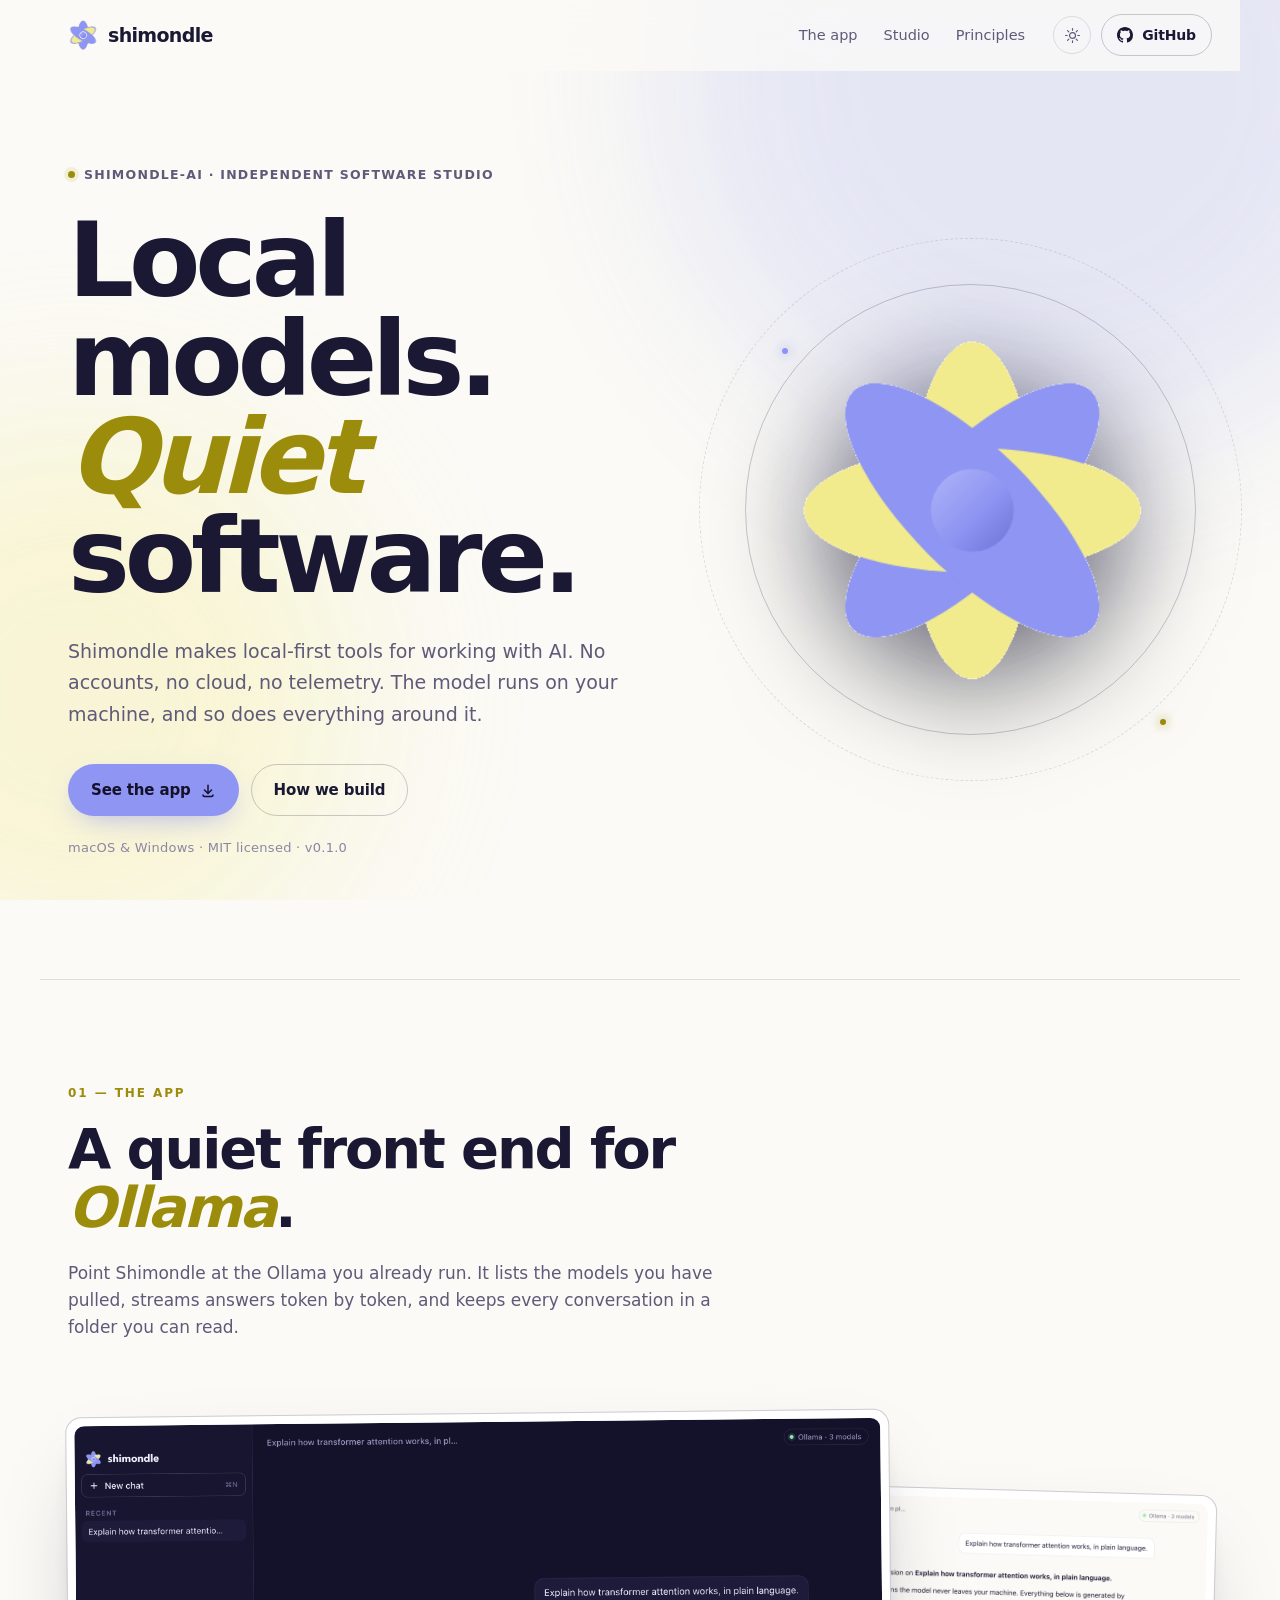
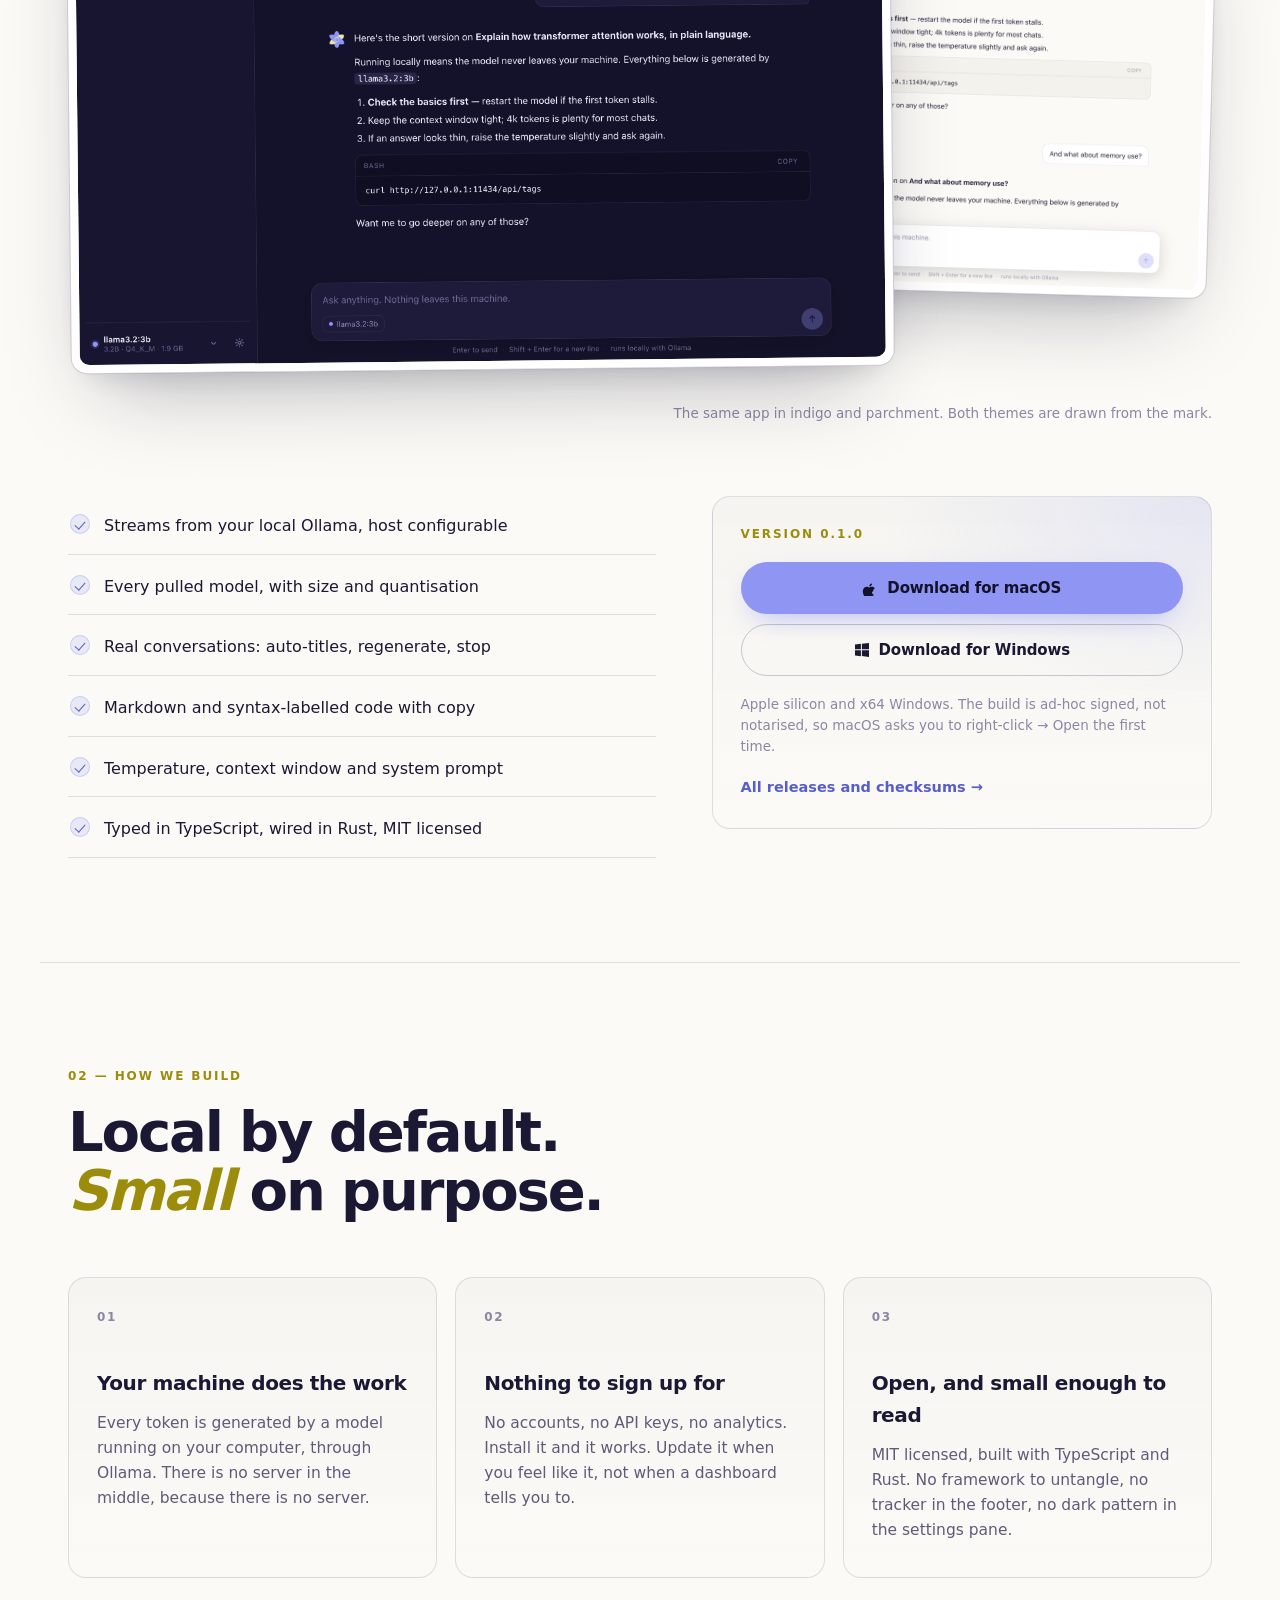
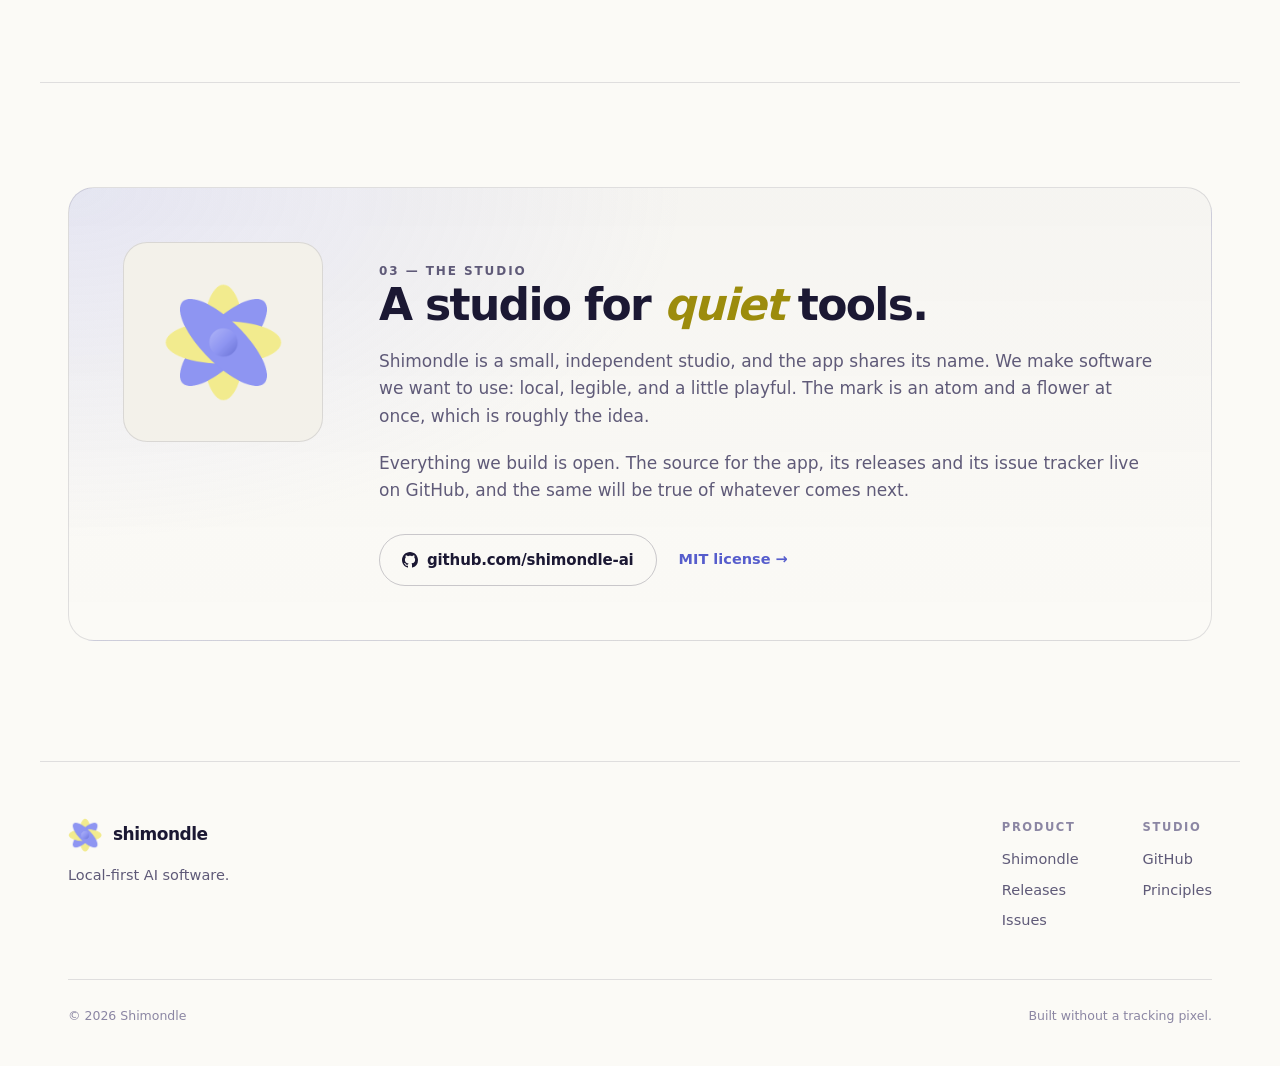
==== index.html @ 15824db4 "Build the Shimondle org site Dark indigo and parchment themes, the bloom mark, the app screenshots a" ====
<!doctype html>
<html lang="en" data-theme="dark">
<head>
<meta charset="utf-8">
<meta name="viewport" content="width=device-width, initial-scale=1">
<title>Shimondle — local-first AI software</title>
<meta name="description" content="Shimondle is an independent studio building local-first AI software. Its first app is a quiet desktop front end for Ollama: no accounts, no cloud, no telemetry.">
<meta name="theme-color" content="#14122a">
<link rel="icon" href="assets/favicon-32.png" sizes="32x32" type="image/png">
<link rel="icon" href="assets/favicon-64.png" sizes="64x64" type="image/png">
<link rel="apple-touch-icon" href="assets/apple-touch-icon.png">
<meta property="og:type" content="website">
<meta property="og:site_name" content="Shimondle">
<meta property="og:title" content="Shimondle — local-first AI software">
<meta property="og:description" content="A small studio for local-first AI tools. No accounts, no cloud, no telemetry.">
<meta property="og:image" content="https://shimondle-ai.github.io/assets/og.png">
<meta property="og:url" content="https://shimondle-ai.github.io/">
<meta name="twitter:card" content="summary_large_image">
<link rel="stylesheet" href="styles.css">
<script type="application/ld+json">
{
  "@context": "https://schema.org",
  "@type": "Organization",
  "name": "Shimondle",
  "url": "https://shimondle-ai.github.io/",
  "logo": "https://shimondle-ai.github.io/assets/icon-512.png",
  "description": "An independent studio building local-first AI software.",
  "sameAs": ["https://github.com/shimondle-ai"]
}
</script>
</head>
<body>

<a class="skip" href="#main">Skip to content</a>

<div class="atmosphere" aria-hidden="true">
  <div class="glow glow-a"></div>
  <div class="glow glow-b"></div>
  <div class="grain"></div>
</div>

<header class="nav">
  <a class="brand" href="#top" aria-label="Shimondle home">
    <img class="brand-mark" src="assets/mark-dark.png" alt="" width="30" height="30">
    <span class="brand-word">shimondle</span>
  </a>

  <nav class="nav-links" aria-label="Main">
    <a href="#app">The app</a>
    <a href="#studio">Studio</a>
    <a href="#principles">Principles</a>
  </nav>

  <div class="nav-actions">
    <button class="theme-toggle" id="theme-toggle" type="button" aria-label="Switch to light theme" title="Switch theme">
      <svg class="icon-sun" viewBox="0 0 24 24" aria-hidden="true"><circle cx="12" cy="12" r="4.2"/><path d="M12 2.2v2.4M12 19.4v2.4M2.2 12h2.4M19.4 12h2.4M5.1 5.1l1.7 1.7M17.2 17.2l1.7 1.7M18.9 5.1l-1.7 1.7M6.8 17.2l-1.7 1.7"/></svg>
      <svg class="icon-moon" viewBox="0 0 24 24" aria-hidden="true"><path d="M20.3 14.4A8.6 8.6 0 0 1 9.6 3.7a8.6 8.6 0 1 0 10.7 10.7Z"/></svg>
    </button>
    <a class="btn btn-small btn-ghost" href="https://github.com/shimondle-ai" target="_blank" rel="noopener">
      <svg viewBox="0 0 16 16" aria-hidden="true"><path d="M8 0C3.58 0 0 3.58 0 8c0 3.54 2.29 6.53 5.47 7.59.4.07.55-.17.55-.38 0-.19-.01-.82-.01-1.49-2.01.37-2.53-.49-2.69-.94-.09-.23-.48-.94-.82-1.13-.28-.15-.68-.52-.01-.53.63-.01 1.08.58 1.23.82.72 1.21 1.87.87 2.33.66.07-.52.28-.87.51-1.07-1.78-.2-3.64-.89-3.64-3.95 0-.87.31-1.59.82-2.15-.08-.2-.36-1.02.08-2.12 0 0 .67-.21 2.2.82.64-.18 1.32-.27 2-.27s1.36.09 2 .27c1.53-1.04 2.2-.82 2.2-.82.44 1.1.16 1.92.08 2.12.51.56.82 1.27.82 2.15 0 3.07-1.87 3.75-3.65 3.95.29.25.54.73.54 1.48 0 1.07-.01 1.93-.01 2.2 0 .21.15.46.55.38A8.01 8.01 0 0 0 16 8c0-4.42-3.58-8-8-8Z"/></svg>
      GitHub
    </a>
  </div>
</header>

<main id="main">

  <section class="hero" id="top">
    <div class="hero-copy">
      <p class="eyebrow"><span class="dot" aria-hidden="true"></span> shimondle-ai · independent software studio</p>
      <h1>Local models.<br><em>Quiet</em> software.</h1>
      <p class="lede">
        Shimondle makes local-first tools for working with AI. No accounts, no
        cloud, no telemetry. The model runs on your machine, and so does
        everything around it.
      </p>
      <div class="cta">
        <a class="btn btn-primary" href="#app">
          See the app
          <svg viewBox="0 0 16 16" aria-hidden="true"><path d="M8 2.5a.75.75 0 0 1 .75.75v6.44l2.22-2.22a.75.75 0 1 1 1.06 1.06l-3.5 3.5a.75.75 0 0 1-1.06 0l-3.5-3.5a.75.75 0 1 1 1.06-1.06l2.22 2.22V3.25A.75.75 0 0 1 8 2.5Z"/><path d="M3 12.25a.75.75 0 0 1 .75.75.75.75 0 0 0 .75.75h7a.75.75 0 0 0 .75-.75.75.75 0 0 1 1.5 0A2.25 2.25 0 0 1 11.5 15.25h-7A2.25 2.25 0 0 1 2.25 13a.75.75 0 0 1 .75-.75Z"/></svg>
        </a>
        <a class="btn btn-ghost" href="#principles">How we build</a>
      </div>
      <p class="hero-note">macOS &amp; Windows · MIT licensed · v0.1.0</p>
    </div>

    <div class="hero-mark" aria-hidden="true">
      <div class="orbit orbit-a"></div>
      <div class="orbit orbit-b"></div>
      <div class="mark-glow"></div>
      <img class="bloom mark-on-dark" src="assets/mark-dark.png" alt="" width="360" height="360">
      <img class="bloom mark-on-light" src="assets/mark-light.png" alt="" width="360" height="360">
    </div>
  </section>

  <section class="section app" id="app">
    <div class="section-head">
      <p class="kicker">01 — The app</p>
      <h2>A quiet front end for <em>Ollama</em>.</h2>
      <p class="section-lede">
        Point Shimondle at the Ollama you already run. It lists the models you
        have pulled, streams answers token by token, and keeps every
        conversation in a folder you can read.
      </p>
    </div>

    <div class="shots">
      <figure class="shot shot-front">
        <img src="assets/app-dark.png" alt="Shimondle's dark interface: a conversation with a local model, the model picker, and the conversation list." width="1240" height="830" loading="lazy">
      </figure>
      <figure class="shot shot-back">
        <img src="assets/app-light.png" alt="Shimondle in its parchment light theme." width="1240" height="830" loading="lazy">
      </figure>
    </div>
    <p class="shot-caption">The same app in indigo and parchment. Both themes are drawn from the mark.</p>

    <div class="app-grid">
      <ul class="features">
        <li><span class="tick" aria-hidden="true"></span>Streams from your local Ollama, host configurable</li>
        <li><span class="tick" aria-hidden="true"></span>Every pulled model, with size and quantisation</li>
        <li><span class="tick" aria-hidden="true"></span>Real conversations: auto-titles, regenerate, stop</li>
        <li><span class="tick" aria-hidden="true"></span>Markdown and syntax-labelled code with copy</li>
        <li><span class="tick" aria-hidden="true"></span>Temperature, context window and system prompt</li>
        <li><span class="tick" aria-hidden="true"></span>Typed in TypeScript, wired in Rust, MIT licensed</li>
      </ul>

      <div class="download">
        <p class="kicker">Version 0.1.0</p>
        <div class="dl-buttons">
          <a class="btn btn-primary" href="https://github.com/shimondle-ai/shimondle/releases/latest">
            <svg viewBox="0 0 16 16" aria-hidden="true"><path d="M11.18 11.15c-.02-1.94 1.58-2.87 1.65-2.92-.9-1.32-2.3-1.5-2.79-1.52-1.18-.12-2.3.7-2.9.7-.6 0-1.53-.68-2.52-.66-1.3.02-2.5.76-3.16 1.92-1.35 2.35-.35 5.82.97 7.73.64.93 1.4 1.98 2.04 1.94.82-.03 1.13-.53 2.12-.53.99 0 1.27.53 2.13.51.88-.02 1.44-.8 1.98-1.74.62-.92.88-1.81.9-1.86-.02-.01-1.72-.66-1.74-2.62zM9.3 5.4c.44-.53.74-1.27.66-2-.64.03-1.42.43-1.88.96-.41.47-.77 1.22-.67 1.94.71.06 1.43-.36 1.89-.9z"/></svg>
            Download for macOS
          </a>
          <a class="btn btn-ghost" href="https://github.com/shimondle-ai/shimondle/releases/latest">
            <svg viewBox="0 0 16 16" aria-hidden="true"><path d="M1 2.6 6.9 1.8v5.5H1V2.6Zm6.9-.9L15 1v6.3H7.9V1.7ZM1 8.3h5.9v5.9L1 13.4V8.3Zm6.9 0H15V15l-7.1-1V8.3Z"/></svg>
            Download for Windows
          </a>
        </div>
        <p class="dl-note">
          Apple silicon and x64 Windows. The build is ad-hoc signed, not
          notarised, so macOS asks you to right-click → Open the first time.
        </p>
        <a class="text-link" href="https://github.com/shimondle-ai/shimondle/releases">All releases and checksums <span aria-hidden="true">→</span></a>
      </div>
    </div>
  </section>

  <section class="section principles" id="principles">
    <div class="section-head">
      <p class="kicker">02 — How we build</p>
      <h2>Local by default.<br><em>Small</em> on purpose.</h2>
    </div>
    <div class="cards">
      <article class="card">
        <span class="card-num">01</span>
        <h3>Your machine does the work</h3>
        <p>Every token is generated by a model running on your computer, through Ollama. There is no server in the middle, because there is no server.</p>
      </article>
      <article class="card">
        <span class="card-num">02</span>
        <h3>Nothing to sign up for</h3>
        <p>No accounts, no API keys, no analytics. Install it and it works. Update it when you feel like it, not when a dashboard tells you to.</p>
      </article>
      <article class="card">
        <span class="card-num">03</span>
        <h3>Open, and small enough to read</h3>
        <p>MIT licensed, built with TypeScript and Rust. No framework to untangle, no tracker in the footer, no dark pattern in the settings pane.</p>
      </article>
    </div>
  </section>

  <section class="section studio" id="studio">
    <div class="studio-inner">
      <div class="studio-mark" aria-hidden="true">
        <img class="mark-on-dark" src="assets/mark-dark.png" alt="" width="120" height="120">
        <img class="mark-on-light" src="assets/mark-light.png" alt="" width="120" height="120">
      </div>
      <div class="studio-copy">
        <p class="kicker">03 — The studio</p>
        <h2>A studio for <em>quiet</em> tools.</h2>
        <p>
          Shimondle is a small, independent studio, and the app shares its name.
          We make software we want to use: local, legible, and a little playful.
          The mark is an atom and a flower at once, which is roughly the idea.
        </p>
        <p>
          Everything we build is open. The source for the app, its releases and
          its issue tracker live on GitHub, and the same will be true of whatever
          comes next.
        </p>
        <div class="studio-links">
          <a class="btn btn-ghost" href="https://github.com/shimondle-ai" target="_blank" rel="noopener">
            <svg viewBox="0 0 16 16" aria-hidden="true"><path d="M8 0C3.58 0 0 3.58 0 8c0 3.54 2.29 6.53 5.47 7.59.4.07.55-.17.55-.38 0-.19-.01-.82-.01-1.49-2.01.37-2.53-.49-2.69-.94-.09-.23-.48-.94-.82-1.13-.28-.15-.68-.52-.01-.53.63-.01 1.08.58 1.23.82.72 1.21 1.87.87 2.33.66.07-.52.28-.87.51-1.07-1.78-.2-3.64-.89-3.64-3.95 0-.87.31-1.59.82-2.15-.08-.2-.36-1.02.08-2.12 0 0 .67-.21 2.2.82.64-.18 1.32-.27 2-.27s1.36.09 2 .27c1.53-1.04 2.2-.82 2.2-.82.44 1.1.16 1.92.08 2.12.51.56.82 1.27.82 2.15 0 3.07-1.87 3.75-3.65 3.95.29.25.54.73.54 1.48 0 1.07-.01 1.93-.01 2.2 0 .21.15.46.55.38A8.01 8.01 0 0 0 16 8c0-4.42-3.58-8-8-8Z"/></svg>
            github.com/shimondle-ai
          </a>
          <a class="text-link" href="https://github.com/shimondle-ai/shimondle/blob/main/LICENSE">MIT license <span aria-hidden="true">→</span></a>
        </div>
      </div>
    </div>
  </section>

</main>

<footer class="footer">
  <div class="footer-main">
    <div class="footer-brand">
      <img class="mark-on-dark" src="assets/mark-dark.png" alt="" width="34" height="34">
      <img class="mark-on-light" src="assets/mark-light.png" alt="" width="34" height="34">
      <span>shimondle</span>
    </div>
    <p class="footer-tag">Local-first AI software.</p>
  </div>
  <div class="footer-cols">
    <div>
      <h4>Product</h4>
      <a href="https://github.com/shimondle-ai/shimondle">Shimondle</a>
      <a href="https://github.com/shimondle-ai/shimondle/releases">Releases</a>
      <a href="https://github.com/shimondle-ai/shimondle/issues">Issues</a>
    </div>
    <div>
      <h4>Studio</h4>
      <a href="https://github.com/shimondle-ai">GitHub</a>
      <a href="#principles">Principles</a>
    </div>
  </div>
  <div class="footer-base">
    <span>© <span id="year">2026</span> Shimondle</span>
    <span>Built without a tracking pixel.</span>
  </div>
</footer>

<script src="script.js"></script>
</body>
</html>
---- styles.css ----
/* ------------------------------------------------------------------
   Shimondle — shimondle-ai.github.io
   Palette: periwinkle #8E95F2, butter #F2EB8E, indigo #14122A
   ------------------------------------------------------------------ */

:root {
  --bg: #14122a;
  --bg-2: #171530;
  --panel: #1d1a3a;
  --panel-2: #262150;
  --ink: #f3f1ff;
  --muted: #a9a4ce;
  --faint: #7c77a3;
  --line: rgba(255, 255, 255, 0.09);
  --line-strong: rgba(255, 255, 255, 0.16);
  --accent: #8e95f2;
  --accent-ink: #bcc0fb;
  --accent-soft: rgba(142, 149, 242, 0.14);
  --butter: #f2eb8e;
  --butter-soft: rgba(242, 235, 142, 0.12);
  --nav-bg: rgba(20, 18, 42, 0.72);
  --glow-a: rgba(142, 149, 242, 0.20);
  --glow-b: rgba(242, 235, 142, 0.09);
  --card-bg: linear-gradient(180deg, rgba(255, 255, 255, 0.035), rgba(255, 255, 255, 0));
  --shadow: 0 40px 90px -30px rgba(4, 3, 14, 0.9), 0 14px 34px -18px rgba(4, 3, 14, 0.8);
  --radius: 18px;
  color-scheme: dark;
}

html[data-theme="light"] {
  --bg: #fbfaf6;
  --bg-2: #f3f1ea;
  --panel: #ffffff;
  --panel-2: #f4f2ea;
  --ink: #1b1833;
  --muted: #5f5a78;
  --faint: #8b86a3;
  --line: rgba(27, 24, 51, 0.12);
  --line-strong: rgba(27, 24, 51, 0.22);
  --accent: #8e95f2;
  --accent-ink: #565dcc;
  --accent-soft: rgba(142, 149, 242, 0.16);
  --butter: #9c8c0c;
  --butter-soft: rgba(194, 178, 26, 0.14);
  --nav-bg: rgba(251, 250, 246, 0.78);
  --glow-a: rgba(142, 149, 242, 0.22);
  --glow-b: rgba(242, 235, 142, 0.35);
  --card-bg: linear-gradient(180deg, rgba(27, 24, 51, 0.025), rgba(27, 24, 51, 0));
  --shadow: 0 40px 90px -34px rgba(27, 24, 51, 0.35), 0 14px 34px -20px rgba(27, 24, 51, 0.22);
  color-scheme: light;
}

* { box-sizing: border-box; }

html {
  overflow-x: clip;
  scroll-behavior: smooth;
  scroll-padding-top: 96px;
  -webkit-text-size-adjust: 100%;
}

body {
  margin: 0;
  background: var(--bg);
  color: var(--ink);
  font-family: "Avenir Next", Avenir, -apple-system, BlinkMacSystemFont, "SF Pro Text", "Segoe UI", system-ui, sans-serif;
  font-size: 17px;
  line-height: 1.6;
  -webkit-font-smoothing: antialiased;
  overflow-x: hidden;
}

img { max-width: 100%; display: block; }

a { color: inherit; }

::selection { background: var(--accent); color: #14122a; }

:focus-visible {
  outline: 2px solid var(--accent);
  outline-offset: 3px;
  border-radius: 6px;
}

.skip {
  position: absolute;
  left: 16px;
  top: -60px;
  z-index: 100;
  padding: 10px 16px;
  border-radius: 10px;
  background: var(--panel-2);
  color: var(--ink);
  text-decoration: none;
  transition: top 0.2s ease;
}
.skip:focus { top: 16px; }

/* ---------- atmosphere ---------- */

.atmosphere {
  position: fixed;
  inset: 0;
  z-index: -1;
  pointer-events: none;
  overflow: hidden;
}

.glow {
  position: absolute;
  border-radius: 50%;
  filter: blur(90px);
  opacity: 0.9;
}

.glow-a {
  width: 60vw;
  height: 60vw;
  max-width: 900px;
  max-height: 900px;
  top: -24vw;
  right: -12vw;
  background: var(--glow-a);
}

.glow-b {
  width: 44vw;
  height: 44vw;
  max-width: 640px;
  max-height: 640px;
  top: 46vh;
  left: -16vw;
  background: var(--glow-b);
}

.grain {
  position: absolute;
  inset: 0;
  opacity: 0.16;
  background-image: radial-gradient(rgba(255, 255, 255, 0.22) 0.6px, transparent 0.6px);
  background-size: 22px 22px;
  mask-image: linear-gradient(180deg, rgba(0, 0, 0, 0.7), transparent 70%);
}

html[data-theme="light"] .grain {
  opacity: 0.3;
  background-image: radial-gradient(rgba(27, 24, 51, 0.22) 0.6px, transparent 0.6px);
}

/* ---------- nav ---------- */

.nav {
  position: sticky;
  top: 0;
  z-index: 40;
  display: flex;
  align-items: center;
  gap: 28px;
  max-width: 1200px;
  margin: 0 auto;
  padding: 14px 28px;
  background: var(--nav-bg);
  backdrop-filter: saturate(160%) blur(16px);
  -webkit-backdrop-filter: saturate(160%) blur(16px);
  border-bottom: 1px solid transparent;
  transition: border-color 0.25s ease;
}

body.scrolled .nav { border-bottom-color: var(--line); }

.brand {
  display: inline-flex;
  align-items: center;
  gap: 10px;
  text-decoration: none;
  margin-right: auto;
  -webkit-user-select: none;
  user-select: none;
}

.brand-mark { width: 30px; height: 30px; }

.brand-word {
  font-weight: 700;
  font-size: 19px;
  letter-spacing: -0.035em;
}

.nav-links {
  display: flex;
  align-items: center;
  gap: 26px;
}

.nav-links a {
  font-size: 14.5px;
  color: var(--muted);
  text-decoration: none;
  transition: color 0.18s ease;
}

.nav-links a:hover { color: var(--ink); }

.nav-actions { display: flex; align-items: center; gap: 10px; }

.theme-toggle {
  display: grid;
  place-items: center;
  width: 38px;
  height: 38px;
  padding: 0;
  border: 1px solid var(--line);
  border-radius: 50%;
  background: transparent;
  color: var(--muted);
  cursor: pointer;
  transition: color 0.18s ease, border-color 0.18s ease, background 0.18s ease;
}

.theme-toggle:hover {
  color: var(--ink);
  border-color: var(--line-strong);
  background: var(--accent-soft);
}

.theme-toggle svg {
  width: 17px;
  height: 17px;
  fill: none;
  stroke: currentColor;
  stroke-width: 1.7;
  stroke-linecap: round;
  stroke-linejoin: round;
}

html[data-theme="dark"] .icon-sun { display: none; }
html[data-theme="light"] .icon-moon { display: none; }

/* ---------- buttons ---------- */

.btn {
  display: inline-flex;
  align-items: center;
  justify-content: center;
  gap: 9px;
  padding: 13px 22px;
  border: 1px solid transparent;
  border-radius: 999px;
  font-size: 15px;
  font-weight: 600;
  letter-spacing: -0.01em;
  text-decoration: none;
  cursor: pointer;
  transition: transform 0.18s ease, background 0.18s ease, border-color 0.18s ease, box-shadow 0.18s ease;
}

.btn svg { width: 16px; height: 16px; fill: currentColor; flex: none; }

.btn:hover { transform: translateY(-1px); }
.btn:active { transform: translateY(0); }

.btn-primary {
  background: var(--accent);
  color: #14122a;
  box-shadow: 0 10px 30px -12px rgba(142, 149, 242, 0.8);
}

.btn-primary:hover { background: #9ba1f5; }

.btn-ghost {
  border-color: var(--line-strong);
  color: var(--ink);
  background: transparent;
}

.btn-ghost:hover { background: var(--accent-soft); border-color: var(--accent); }

.btn-small { padding: 9px 15px; font-size: 14px; }

.text-link {
  display: inline-block;
  color: var(--accent-ink);
  font-size: 14.5px;
  font-weight: 600;
  text-decoration: none;
  border-bottom: 1px solid transparent;
  transition: border-color 0.18s ease;
}

.text-link span { display: inline-block; transition: transform 0.18s ease; }
.text-link:hover { border-bottom-color: currentColor; }
.text-link:hover span { transform: translateX(3px); }

/* ---------- hero ---------- */

.hero {
  display: grid;
  grid-template-columns: minmax(0, 1.12fr) minmax(0, 0.88fr);
  align-items: center;
  gap: 48px;
  max-width: 1200px;
  margin: 0 auto;
  padding: 88px 28px 120px;
  min-height: calc(100vh - 67px);
}

.eyebrow {
  display: inline-flex;
  align-items: center;
  gap: 9px;
  margin: 0 0 26px;
  font-size: 12.5px;
  font-weight: 600;
  letter-spacing: 0.1em;
  text-transform: uppercase;
  color: var(--muted);
}

.dot {
  width: 7px;
  height: 7px;
  border-radius: 50%;
  background: var(--butter);
  box-shadow: 0 0 0 4px var(--butter-soft);
}

h1 {
  margin: 0;
  font-size: clamp(54px, 8.4vw, 104px);
  line-height: 0.95;
  letter-spacing: -0.05em;
  font-weight: 700;
}

h1 em, h2 em {
  font-style: italic;
  color: var(--butter);
}

.lede {
  max-width: 34em;
  margin: 30px 0 0;
  font-size: clamp(17px, 1.5vw, 19px);
  line-height: 1.65;
  color: var(--muted);
}

.cta {
  display: flex;
  flex-wrap: wrap;
  gap: 12px;
  margin-top: 34px;
}

.hero-note {
  margin: 22px 0 0;
  font-size: 13px;
  letter-spacing: 0.02em;
  color: var(--faint);
}

/* hero mark */

.hero-mark {
  position: relative;
  display: grid;
  place-items: center;
  aspect-ratio: 1;
  width: min(100%, 460px);
  margin: 0 auto;
}

.mark-glow {
  position: absolute;
  inset: 8%;
  border-radius: 50%;
  background: radial-gradient(circle, rgba(142, 149, 242, 0.34), rgba(142, 149, 242, 0.06) 55%, transparent 72%);
  filter: blur(18px);
}

.bloom {
  position: relative;
  width: 76%;
  height: auto;
  filter: drop-shadow(0 24px 54px rgba(5, 4, 16, 0.55));
  animation: float 9s ease-in-out infinite;
}

.mark-on-light { display: none; }

html[data-theme="light"] .mark-on-dark { display: none; }
html[data-theme="light"] .mark-on-light { display: block; }

.orbit {
  position: absolute;
  border-radius: 50%;
  border: 1px solid var(--line-strong);
}

.orbit::after {
  content: "";
  position: absolute;
  width: 6px;
  height: 6px;
  border-radius: 50%;
  background: var(--accent);
  box-shadow: 0 0 12px var(--accent);
}

.orbit-a {
  inset: 1%;
  animation: spin 46s linear infinite;
}

.orbit-a::after { top: 14%; left: 8%; }

.orbit-b {
  inset: -9%;
  border-style: dashed;
  border-color: var(--line);
  animation: spin 78s linear infinite reverse;
}

.orbit-b::after { bottom: 10%; right: 14%; background: var(--butter); box-shadow: 0 0 12px var(--butter); }

@keyframes spin { to { transform: rotate(360deg); } }
@keyframes float {
  0%, 100% { transform: translateY(0); }
  50% { transform: translateY(-12px); }
}

/* ---------- sections ---------- */

.section {
  max-width: 1200px;
  margin: 0 auto;
  padding: 104px 28px;
  border-top: 1px solid var(--line);
}

.section-head { max-width: 720px; }

.kicker {
  margin: 0 0 16px;
  font-size: 12px;
  font-weight: 700;
  letter-spacing: 0.16em;
  text-transform: uppercase;
  color: var(--butter);
}

h2 {
  margin: 0;
  font-size: clamp(34px, 4.6vw, 56px);
  line-height: 1.06;
  letter-spacing: -0.038em;
  font-weight: 700;
}

.section-lede {
  max-width: 40em;
  margin: 22px 0 0;
  color: var(--muted);
}

/* ---------- app shots ---------- */

.shots {
  position: relative;
  margin: 72px 0 0;
  padding-bottom: 96px;
  min-height: 420px;
}

.shot {
  margin: 0;
  background: var(--panel);
  border: 1px solid var(--line-strong);
  border-radius: 16px;
  padding: 8px;
  box-shadow: var(--shadow);
  overflow: hidden;
}

.shot img {
  border-radius: 10px;
  width: 100%;
  height: auto;
}

.shot-back {
  position: absolute;
  right: 0;
  top: 74px;
  width: 52%;
  transform: rotate(1.6deg);
}

.shot-front {
  position: relative;
  z-index: 2;
  width: 72%;
  transform: rotate(-0.6deg);
}

.shot-caption {
  margin: -64px 0 0;
  font-size: 13.5px;
  color: var(--faint);
  text-align: right;
}

.app-grid {
  display: grid;
  grid-template-columns: minmax(0, 1.08fr) minmax(0, 0.92fr);
  gap: 56px;
  align-items: start;
  margin-top: 72px;
}

.features {
  list-style: none;
  margin: 0;
  padding: 0;
  display: grid;
  gap: 2px;
}

.features li {
  display: flex;
  align-items: baseline;
  gap: 14px;
  padding: 15px 2px;
  border-bottom: 1px solid var(--line);
  font-size: 16px;
}

.tick {
  position: relative;
  flex: none;
  width: 20px;
  height: 20px;
  border-radius: 50%;
  background: var(--accent-soft);
  border: 1px solid rgba(142, 149, 242, 0.35);
  transform: translateY(3px);
}

.tick::after {
  content: "";
  position: absolute;
  left: 6px;
  top: 4px;
  width: 5px;
  height: 9px;
  border-right: 1.8px solid var(--accent-ink);
  border-bottom: 1.8px solid var(--accent-ink);
  transform: rotate(42deg);
}

.download {
  padding: 28px;
  border: 1px solid var(--line);
  border-radius: var(--radius);
  background:
    radial-gradient(120% 120% at 100% 0%, var(--accent-soft), transparent 55%),
    var(--card-bg);
}

.download .kicker { margin-bottom: 18px; }

.dl-buttons { display: grid; gap: 10px; }

.dl-buttons .btn { width: 100%; }

.dl-note {
  margin: 18px 0 16px;
  font-size: 13.5px;
  line-height: 1.55;
  color: var(--faint);
}

/* ---------- principles ---------- */

.cards {
  display: grid;
  grid-template-columns: repeat(3, minmax(0, 1fr));
  gap: 18px;
  margin-top: 56px;
}

.card {
  position: relative;
  padding: 30px 28px 34px;
  border: 1px solid var(--line);
  border-radius: var(--radius);
  background: var(--card-bg);
  overflow: hidden;
  transition: border-color 0.25s ease, transform 0.25s ease, background 0.25s ease;
}

.card::before {
  content: "";
  position: absolute;
  inset: 0 0 auto;
  height: 1px;
  background: linear-gradient(90deg, transparent, var(--accent), transparent);
  opacity: 0;
  transition: opacity 0.3s ease;
}

.card:hover {
  transform: translateY(-4px);
  border-color: var(--line-strong);
}

.card:hover::before { opacity: 0.8; }

.card-num {
  display: block;
  margin-bottom: 40px;
  font-size: 12px;
  font-weight: 700;
  letter-spacing: 0.14em;
  color: var(--faint);
}

.card h3 {
  margin: 0 0 12px;
  font-size: 20px;
  letter-spacing: -0.02em;
}

.card p {
  margin: 0;
  font-size: 15.5px;
  line-height: 1.62;
  color: var(--muted);
}

/* ---------- studio ---------- */

.studio { padding-bottom: 120px; }

.studio-inner {
  display: grid;
  grid-template-columns: 200px minmax(0, 1fr);
  gap: 56px;
  align-items: start;
  padding: 54px;
  border: 1px solid var(--line);
  border-radius: 26px;
  background:
    radial-gradient(90% 130% at 0% 0%, var(--accent-soft), transparent 60%),
    var(--card-bg);
}

.studio-mark {
  position: relative;
  display: grid;
  place-items: center;
  aspect-ratio: 1;
  border: 1px solid var(--line);
  border-radius: 24px;
  background: var(--bg-2);
}

.studio-mark img { width: 120px; height: 120px; }

.studio-copy h2 { font-size: clamp(30px, 3.6vw, 44px); }

.studio-copy p {
  max-width: 46em;
  margin: 20px 0 0;
  color: var(--muted);
}

.studio-links {
  display: flex;
  flex-wrap: wrap;
  align-items: center;
  gap: 22px;
  margin-top: 30px;
}

/* ---------- footer ---------- */

.footer {
  border-top: 1px solid var(--line);
  max-width: 1200px;
  margin: 0 auto;
  padding: 56px 28px 40px;
  display: grid;
  grid-template-columns: minmax(0, 1fr) auto;
  gap: 40px;
}

.footer-brand {
  display: flex;
  align-items: center;
  gap: 11px;
  font-weight: 700;
  font-size: 17px;
  letter-spacing: -0.03em;
}

.footer-brand img { width: 34px; height: 34px; }

.footer-tag {
  margin: 12px 0 0;
  font-size: 14.5px;
  color: var(--muted);
}

.footer-cols {
  display: flex;
  gap: 64px;
}

.footer-cols h4 {
  margin: 0 0 12px;
  font-size: 11.5px;
  letter-spacing: 0.14em;
  text-transform: uppercase;
  color: var(--faint);
}

.footer-cols a {
  display: block;
  margin: 7px 0;
  font-size: 14.5px;
  color: var(--muted);
  text-decoration: none;
}

.footer-cols a:hover { color: var(--ink); }

.footer-base {
  grid-column: 1 / -1;
  display: flex;
  flex-wrap: wrap;
  justify-content: space-between;
  gap: 10px;
  padding-top: 26px;
  border-top: 1px solid var(--line);
  font-size: 12.5px;
  color: var(--faint);
}

/* ---------- reveal ---------- */

.reveal {
  opacity: 0;
  transform: translateY(18px);
  transition: opacity 0.7s cubic-bezier(0.22, 0.8, 0.3, 1), transform 0.7s cubic-bezier(0.22, 0.8, 0.3, 1);
}

.reveal.in { opacity: 1; transform: none; }

/* ---------- responsive ---------- */

@media (max-width: 980px) {
  .hero {
    grid-template-columns: 1fr;
    gap: 24px;
    padding: 64px 24px 88px;
    min-height: 0;
  }

  .hero-mark { order: -1; width: min(76vw, 330px); }

  .app-grid { grid-template-columns: 1fr; gap: 40px; }

  .cards { grid-template-columns: 1fr; }

  .card-num { margin-bottom: 22px; }

  .studio-inner { grid-template-columns: 1fr; gap: 32px; padding: 36px; }

  .studio-mark { width: 132px; }
}

@media (max-width: 760px) {
  body { font-size: 16px; }

  .nav { padding: 12px 20px; gap: 12px; }
  .nav-links { display: none; }
  .brand-word { font-size: 17.5px; }

  .section { padding: 76px 20px; }

  .shots { margin-top: 44px; padding-bottom: 0; min-height: 0; }

  .shot-back {
    position: relative;
    top: 0;
    right: auto;
    width: 100%;
    transform: none;
    margin-top: 16px;
  }

  .shot-front { width: 100%; transform: none; }

  .shot-caption { margin: 18px 0 0; text-align: left; }

  .app-grid { margin-top: 44px; }

  .studio-inner { padding: 26px 22px 30px; border-radius: 20px; }

  .footer { grid-template-columns: 1fr; gap: 30px; padding: 44px 20px 32px; }
  .footer-cols { gap: 48px; }
}

@media (max-width: 420px) {
  .hero-note { font-size: 12px; }
  .btn { width: 100%; }
  .cta { flex-direction: column; }
  .studio-links .btn { width: auto; }
}

@media (prefers-reduced-motion: reduce) {
  html { scroll-behavior: auto; }
  .bloom, .orbit { animation: none; }
  .reveal { opacity: 1; transform: none; transition: none; }
  .btn, .card, .text-link span { transition: none; }
}
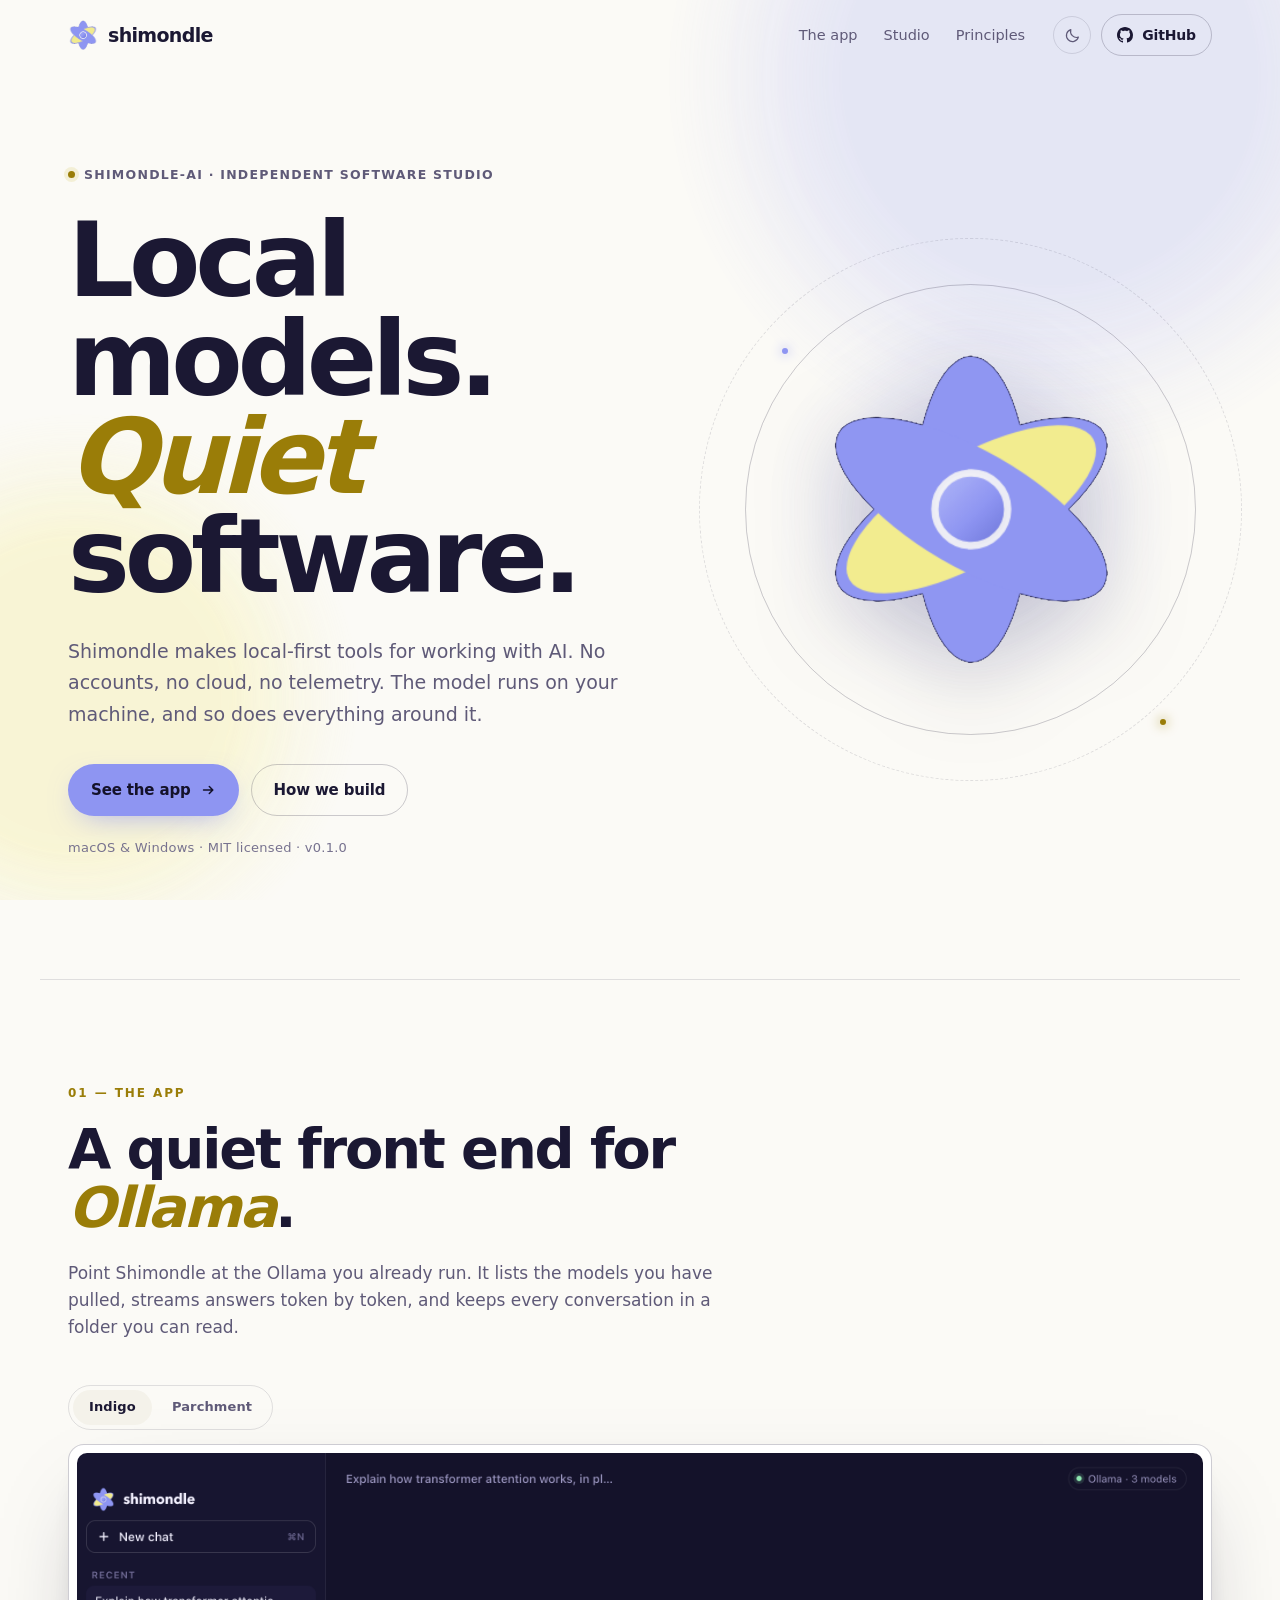
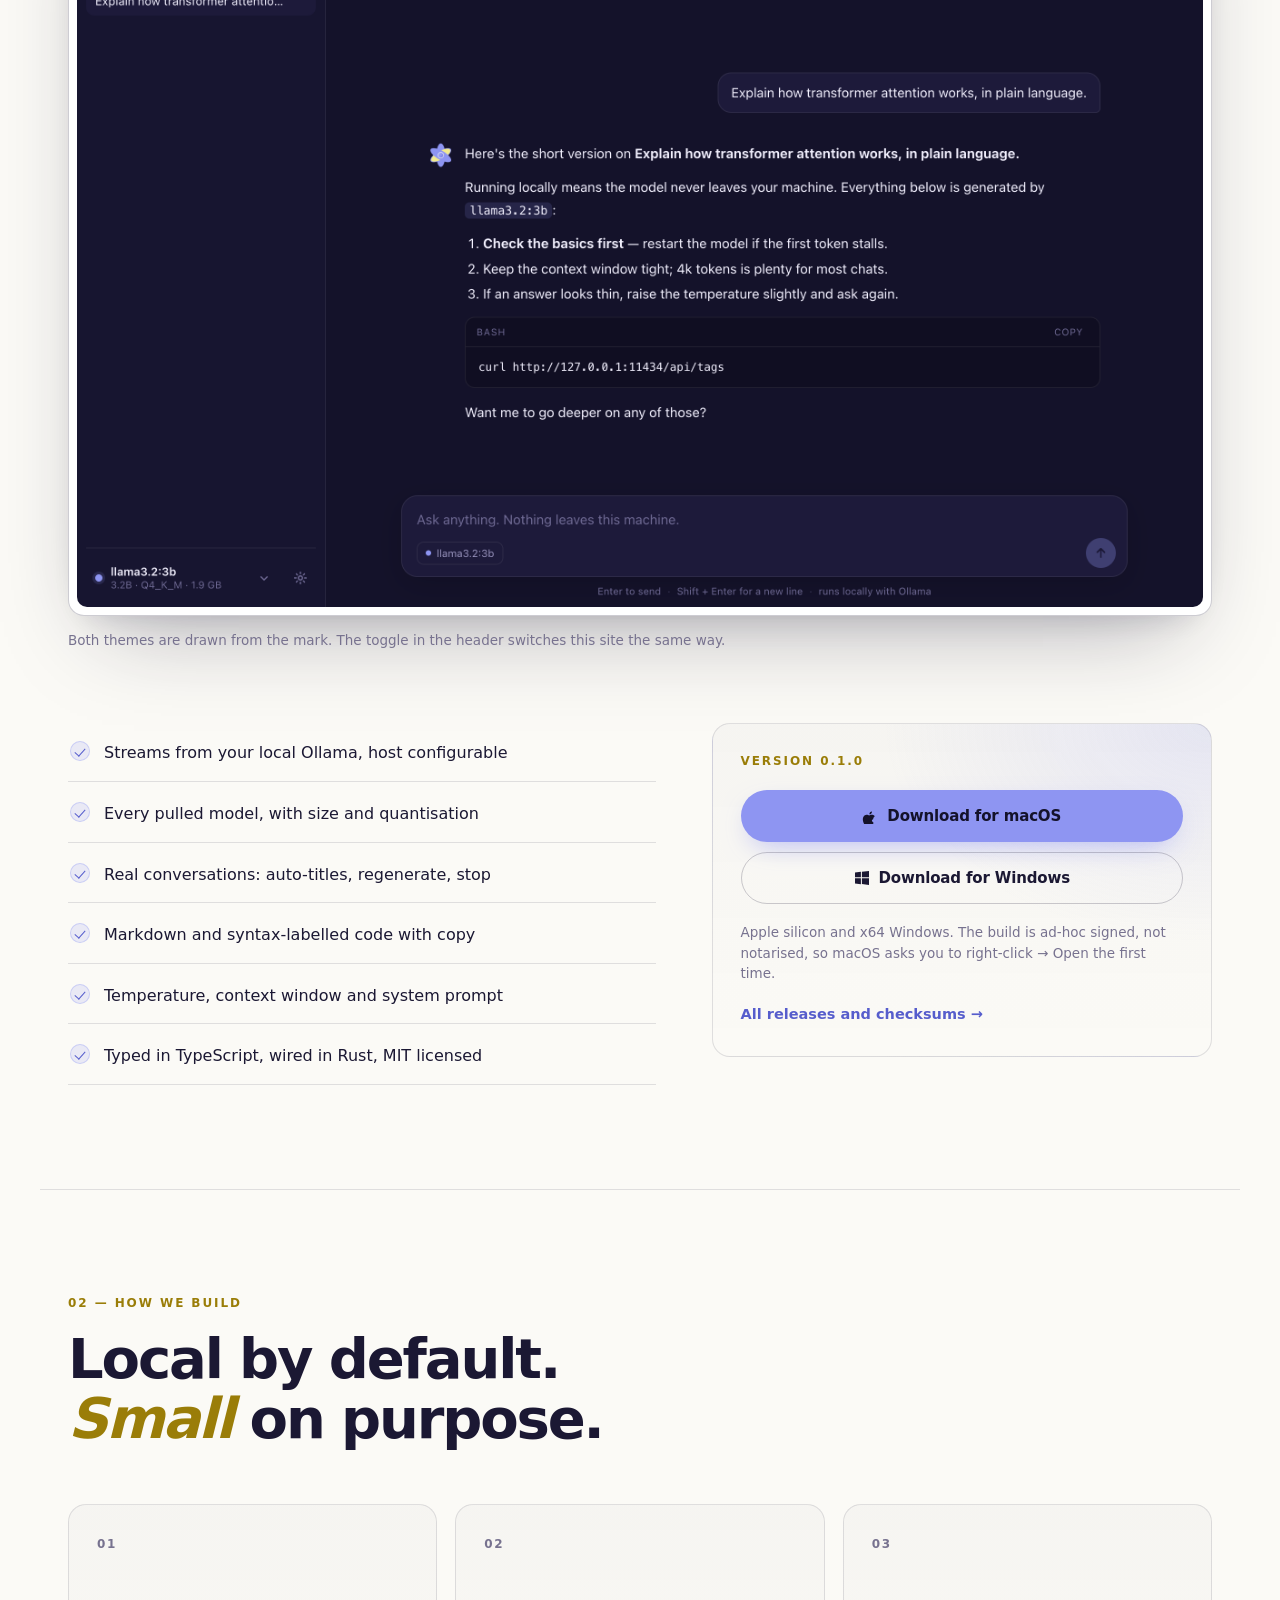
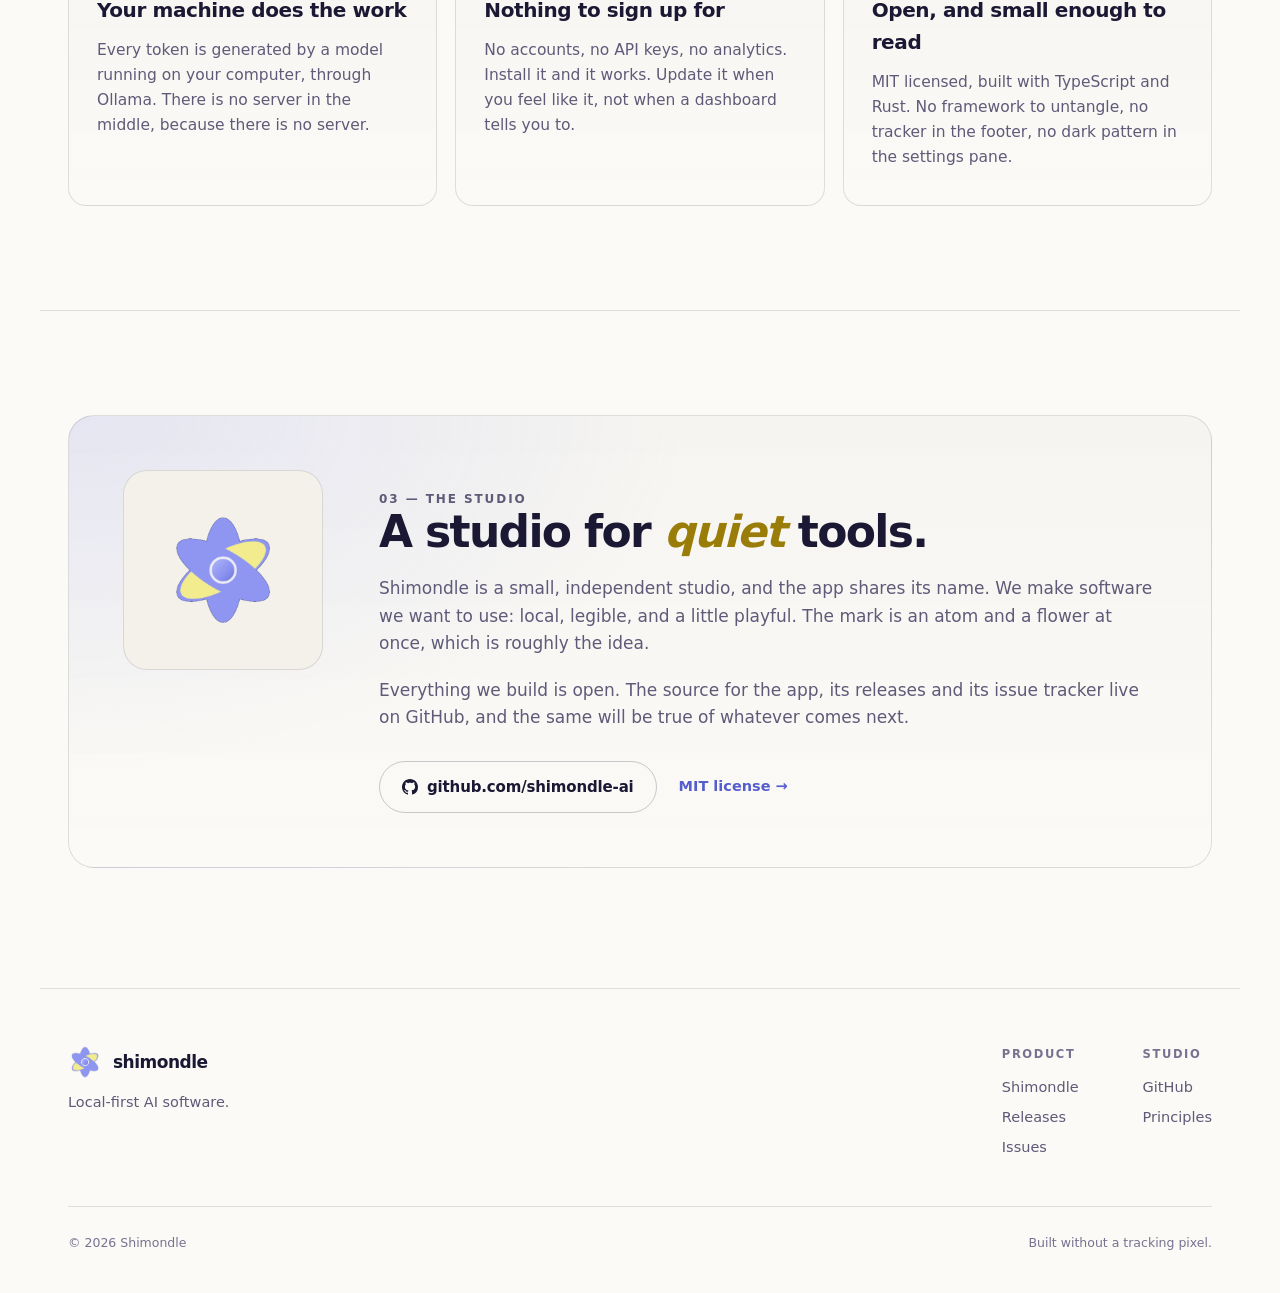
==== commit 8da0c969: "Polish the org site Use the high-resolution mark cutout so the hero stays crisp, swap the overlappin" ====
--- a/index.html
+++ b/index.html
@@ -40,6 +40,7 @@
 </div>
 
 <header class="nav">
+  <div class="nav-inner">
   <a class="brand" href="#top" aria-label="Shimondle home">
     <img class="brand-mark" src="assets/mark-dark.png" alt="" width="30" height="30">
     <span class="brand-word">shimondle</span>
@@ -60,6 +61,7 @@
       <svg viewBox="0 0 16 16" aria-hidden="true"><path d="M8 0C3.58 0 0 3.58 0 8c0 3.54 2.29 6.53 5.47 7.59.4.07.55-.17.55-.38 0-.19-.01-.82-.01-1.49-2.01.37-2.53-.49-2.69-.94-.09-.23-.48-.94-.82-1.13-.28-.15-.68-.52-.01-.53.63-.01 1.08.58 1.23.82.72 1.21 1.87.87 2.33.66.07-.52.28-.87.51-1.07-1.78-.2-3.64-.89-3.64-3.95 0-.87.31-1.59.82-2.15-.08-.2-.36-1.02.08-2.12 0 0 .67-.21 2.2.82.64-.18 1.32-.27 2-.27s1.36.09 2 .27c1.53-1.04 2.2-.82 2.2-.82.44 1.1.16 1.92.08 2.12.51.56.82 1.27.82 2.15 0 3.07-1.87 3.75-3.65 3.95.29.25.54.73.54 1.48 0 1.07-.01 1.93-.01 2.2 0 .21.15.46.55.38A8.01 8.01 0 0 0 16 8c0-4.42-3.58-8-8-8Z"/></svg>
       GitHub
     </a>
+  </div>
   </div>
 </header>
 
@@ -77,7 +79,7 @@
       <div class="cta">
         <a class="btn btn-primary" href="#app">
           See the app
-          <svg viewBox="0 0 16 16" aria-hidden="true"><path d="M8 2.5a.75.75 0 0 1 .75.75v6.44l2.22-2.22a.75.75 0 1 1 1.06 1.06l-3.5 3.5a.75.75 0 0 1-1.06 0l-3.5-3.5a.75.75 0 1 1 1.06-1.06l2.22 2.22V3.25A.75.75 0 0 1 8 2.5Z"/><path d="M3 12.25a.75.75 0 0 1 .75.75.75.75 0 0 0 .75.75h7a.75.75 0 0 0 .75-.75.75.75 0 0 1 1.5 0A2.25 2.25 0 0 1 11.5 15.25h-7A2.25 2.25 0 0 1 2.25 13a.75.75 0 0 1 .75-.75Z"/></svg>
+          <svg viewBox="0 0 16 16" aria-hidden="true"><path d="M2.8 8a.75.75 0 0 1 .75-.75h7.44L8.77 5.03a.75.75 0 1 1 1.06-1.06l3.5 3.5a.75.75 0 0 1 0 1.06l-3.5 3.5a.75.75 0 1 1-1.06-1.06l2.22-2.22H3.55A.75.75 0 0 1 2.8 8Z"/></svg>
         </a>
         <a class="btn btn-ghost" href="#principles">How we build</a>
       </div>
@@ -88,8 +90,7 @@
       <div class="orbit orbit-a"></div>
       <div class="orbit orbit-b"></div>
       <div class="mark-glow"></div>
-      <img class="bloom mark-on-dark" src="assets/mark-dark.png" alt="" width="360" height="360">
-      <img class="bloom mark-on-light" src="assets/mark-light.png" alt="" width="360" height="360">
+      <img class="bloom" src="assets/mark-hi.png" alt="" width="360" height="360">
     </div>
   </section>
 
@@ -105,14 +106,15 @@
     </div>
 
     <div class="shots">
-      <figure class="shot shot-front">
-        <img src="assets/app-dark.png" alt="Shimondle's dark interface: a conversation with a local model, the model picker, and the conversation list." width="1240" height="830" loading="lazy">
+      <div class="shot-tabs" role="group" aria-label="Screenshot theme">
+        <button class="shot-tab is-active" type="button" data-shot="dark" aria-pressed="true">Indigo</button>
+        <button class="shot-tab" type="button" data-shot="light" aria-pressed="false">Parchment</button>
+      </div>
+      <figure class="shot">
+        <img id="app-shot" src="assets/app-dark.png" alt="Shimondle in its dark indigo theme: a conversation with a local model, the model picker, and the conversation list." width="1240" height="830" loading="lazy">
       </figure>
-      <figure class="shot shot-back">
-        <img src="assets/app-light.png" alt="Shimondle in its parchment light theme." width="1240" height="830" loading="lazy">
-      </figure>
-    </div>
-    <p class="shot-caption">The same app in indigo and parchment. Both themes are drawn from the mark.</p>
+      <p class="shot-caption">Both themes are drawn from the mark. The toggle in the header switches this site the same way.</p>
+    </div>
 
     <div class="app-grid">
       <ul class="features">
@@ -172,8 +174,7 @@
   <section class="section studio" id="studio">
     <div class="studio-inner">
       <div class="studio-mark" aria-hidden="true">
-        <img class="mark-on-dark" src="assets/mark-dark.png" alt="" width="120" height="120">
-        <img class="mark-on-light" src="assets/mark-light.png" alt="" width="120" height="120">
+        <img src="assets/mark-hi.png" alt="" width="120" height="120">
       </div>
       <div class="studio-copy">
         <p class="kicker">03 — The studio</p>
@@ -204,8 +205,7 @@
 <footer class="footer">
   <div class="footer-main">
     <div class="footer-brand">
-      <img class="mark-on-dark" src="assets/mark-dark.png" alt="" width="34" height="34">
-      <img class="mark-on-light" src="assets/mark-light.png" alt="" width="34" height="34">
+      <img src="assets/mark-hi.png" alt="" width="34" height="34">
       <span>shimondle</span>
     </div>
     <p class="footer-tag">Local-first AI software.</p>
--- a/styles.css
+++ b/styles.css
@@ -34,13 +34,13 @@
   --panel-2: #f4f2ea;
   --ink: #1b1833;
   --muted: #5f5a78;
-  --faint: #8b86a3;
+  --faint: #77728f;
   --line: rgba(27, 24, 51, 0.12);
   --line-strong: rgba(27, 24, 51, 0.22);
   --accent: #8e95f2;
   --accent-ink: #565dcc;
   --accent-soft: rgba(142, 149, 242, 0.16);
-  --butter: #9c8c0c;
+  --butter: #9a7d08;
   --butter-soft: rgba(194, 178, 26, 0.14);
   --nav-bg: rgba(251, 250, 246, 0.78);
   --glow-a: rgba(142, 149, 242, 0.22);
@@ -109,8 +109,10 @@
 .glow {
   position: absolute;
   border-radius: 50%;
-  filter: blur(90px);
+  filter: blur(60px);
   opacity: 0.9;
+  -webkit-mask-image: radial-gradient(circle, #000 38%, transparent 72%);
+  mask-image: radial-gradient(circle, #000 38%, transparent 72%);
 }
 
 .glow-a {
@@ -153,17 +155,25 @@
   position: sticky;
   top: 0;
   z-index: 40;
+  background: transparent;
+  border-bottom: 1px solid transparent;
+  transition: background 0.25s ease, border-color 0.25s ease;
+}
+
+body.scrolled .nav {
+  background: var(--nav-bg);
+  backdrop-filter: saturate(160%) blur(16px);
+  -webkit-backdrop-filter: saturate(160%) blur(16px);
+  border-bottom-color: var(--line);
+}
+
+.nav-inner {
   display: flex;
   align-items: center;
   gap: 28px;
   max-width: 1200px;
   margin: 0 auto;
   padding: 14px 28px;
-  background: var(--nav-bg);
-  backdrop-filter: saturate(160%) blur(16px);
-  -webkit-backdrop-filter: saturate(160%) blur(16px);
-  border-bottom: 1px solid transparent;
-  transition: border-color 0.25s ease;
 }
 
 body.scrolled .nav { border-bottom-color: var(--line); }
@@ -233,8 +243,8 @@
   stroke-linejoin: round;
 }
 
-html[data-theme="dark"] .icon-sun { display: none; }
-html[data-theme="light"] .icon-moon { display: none; }
+html[data-theme="light"] .icon-sun { display: none; }
+html[data-theme="dark"] .icon-moon { display: none; }
 
 /* ---------- buttons ---------- */
 
@@ -386,10 +396,11 @@
   animation: float 9s ease-in-out infinite;
 }
 
-.mark-on-light { display: none; }
-
-html[data-theme="light"] .mark-on-dark { display: none; }
-html[data-theme="light"] .mark-on-light { display: block; }
+html[data-theme="light"] .bloom {
+  filter: drop-shadow(0 22px 44px rgba(27, 24, 51, 0.18));
+}
+
+
 
 .orbit {
   position: absolute;
@@ -465,11 +476,36 @@
 
 /* ---------- app shots ---------- */
 
-.shots {
-  position: relative;
-  margin: 72px 0 0;
-  padding-bottom: 96px;
-  min-height: 420px;
+.shots { margin: 44px 0 0; }
+
+.shot-tabs {
+  display: inline-flex;
+  gap: 4px;
+  padding: 4px;
+  margin-bottom: 14px;
+  border: 1px solid var(--line);
+  border-radius: 999px;
+}
+
+.shot-tab {
+  padding: 7px 16px;
+  border: 0;
+  border-radius: 999px;
+  background: transparent;
+  color: var(--muted);
+  font: inherit;
+  font-size: 13px;
+  font-weight: 600;
+  letter-spacing: 0.01em;
+  cursor: pointer;
+  transition: background 0.18s ease, color 0.18s ease;
+}
+
+.shot-tab:hover { color: var(--ink); }
+
+.shot-tab.is-active {
+  background: var(--panel-2);
+  color: var(--ink);
 }
 
 .shot {
@@ -483,31 +519,19 @@
 }
 
 .shot img {
-  border-radius: 10px;
   width: 100%;
   height: auto;
-}
-
-.shot-back {
-  position: absolute;
-  right: 0;
-  top: 74px;
-  width: 52%;
-  transform: rotate(1.6deg);
-}
-
-.shot-front {
-  position: relative;
-  z-index: 2;
-  width: 72%;
-  transform: rotate(-0.6deg);
-}
+  display: block;
+  border-radius: 10px;
+  transition: opacity 0.18s ease;
+}
+
+.shot img.is-swapping { opacity: 0; }
 
 .shot-caption {
-  margin: -64px 0 0;
+  margin: 14px 0 0;
   font-size: 13.5px;
   color: var(--faint);
-  text-align: right;
 }
 
 .app-grid {
@@ -783,26 +807,14 @@
 @media (max-width: 760px) {
   body { font-size: 16px; }
 
-  .nav { padding: 12px 20px; gap: 12px; }
+  .nav-inner { padding: 12px 20px; gap: 12px; }
   .nav-links { display: none; }
   .brand-word { font-size: 17.5px; }
 
   .section { padding: 76px 20px; }
 
-  .shots { margin-top: 44px; padding-bottom: 0; min-height: 0; }
-
-  .shot-back {
-    position: relative;
-    top: 0;
-    right: auto;
-    width: 100%;
-    transform: none;
-    margin-top: 16px;
-  }
-
-  .shot-front { width: 100%; transform: none; }
-
-  .shot-caption { margin: 18px 0 0; text-align: left; }
+  .shots { margin-top: 36px; }
+  .shot-caption { margin: 12px 0 0; }
 
   .app-grid { margin-top: 44px; }
 
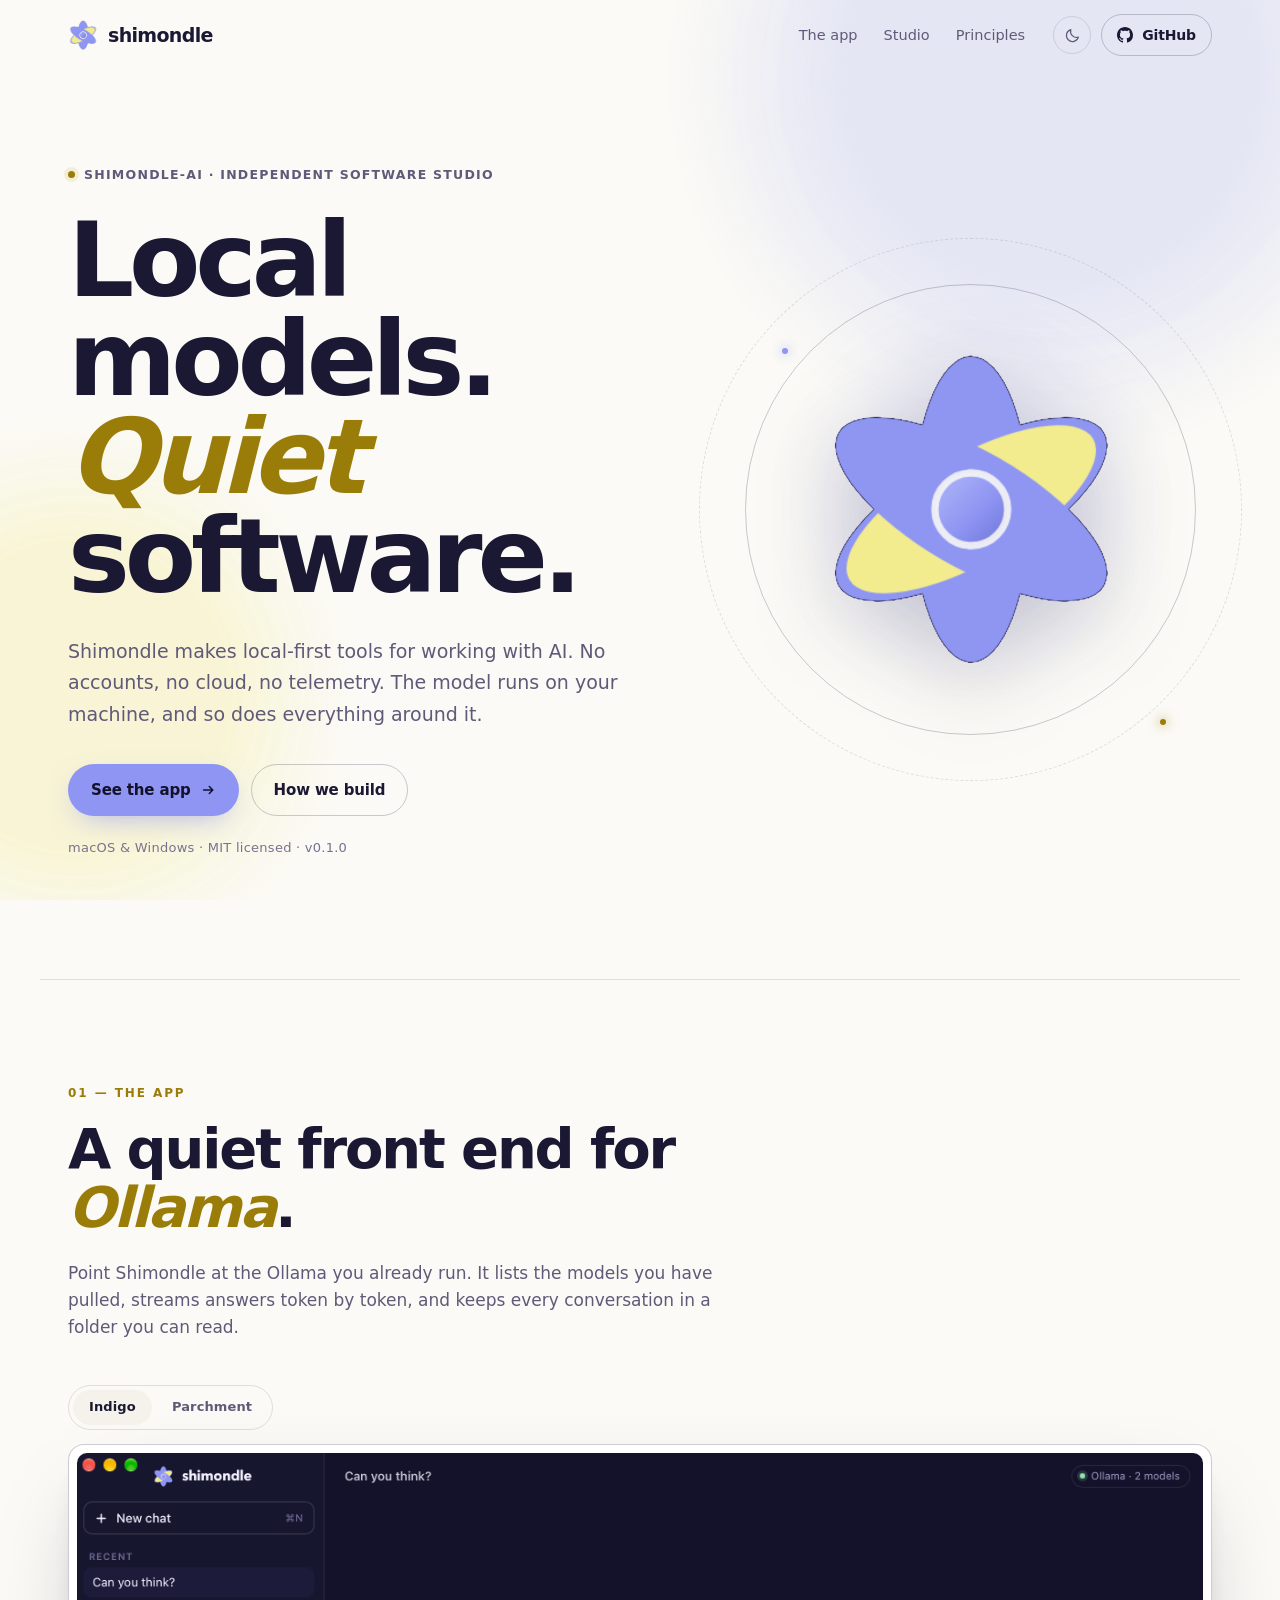
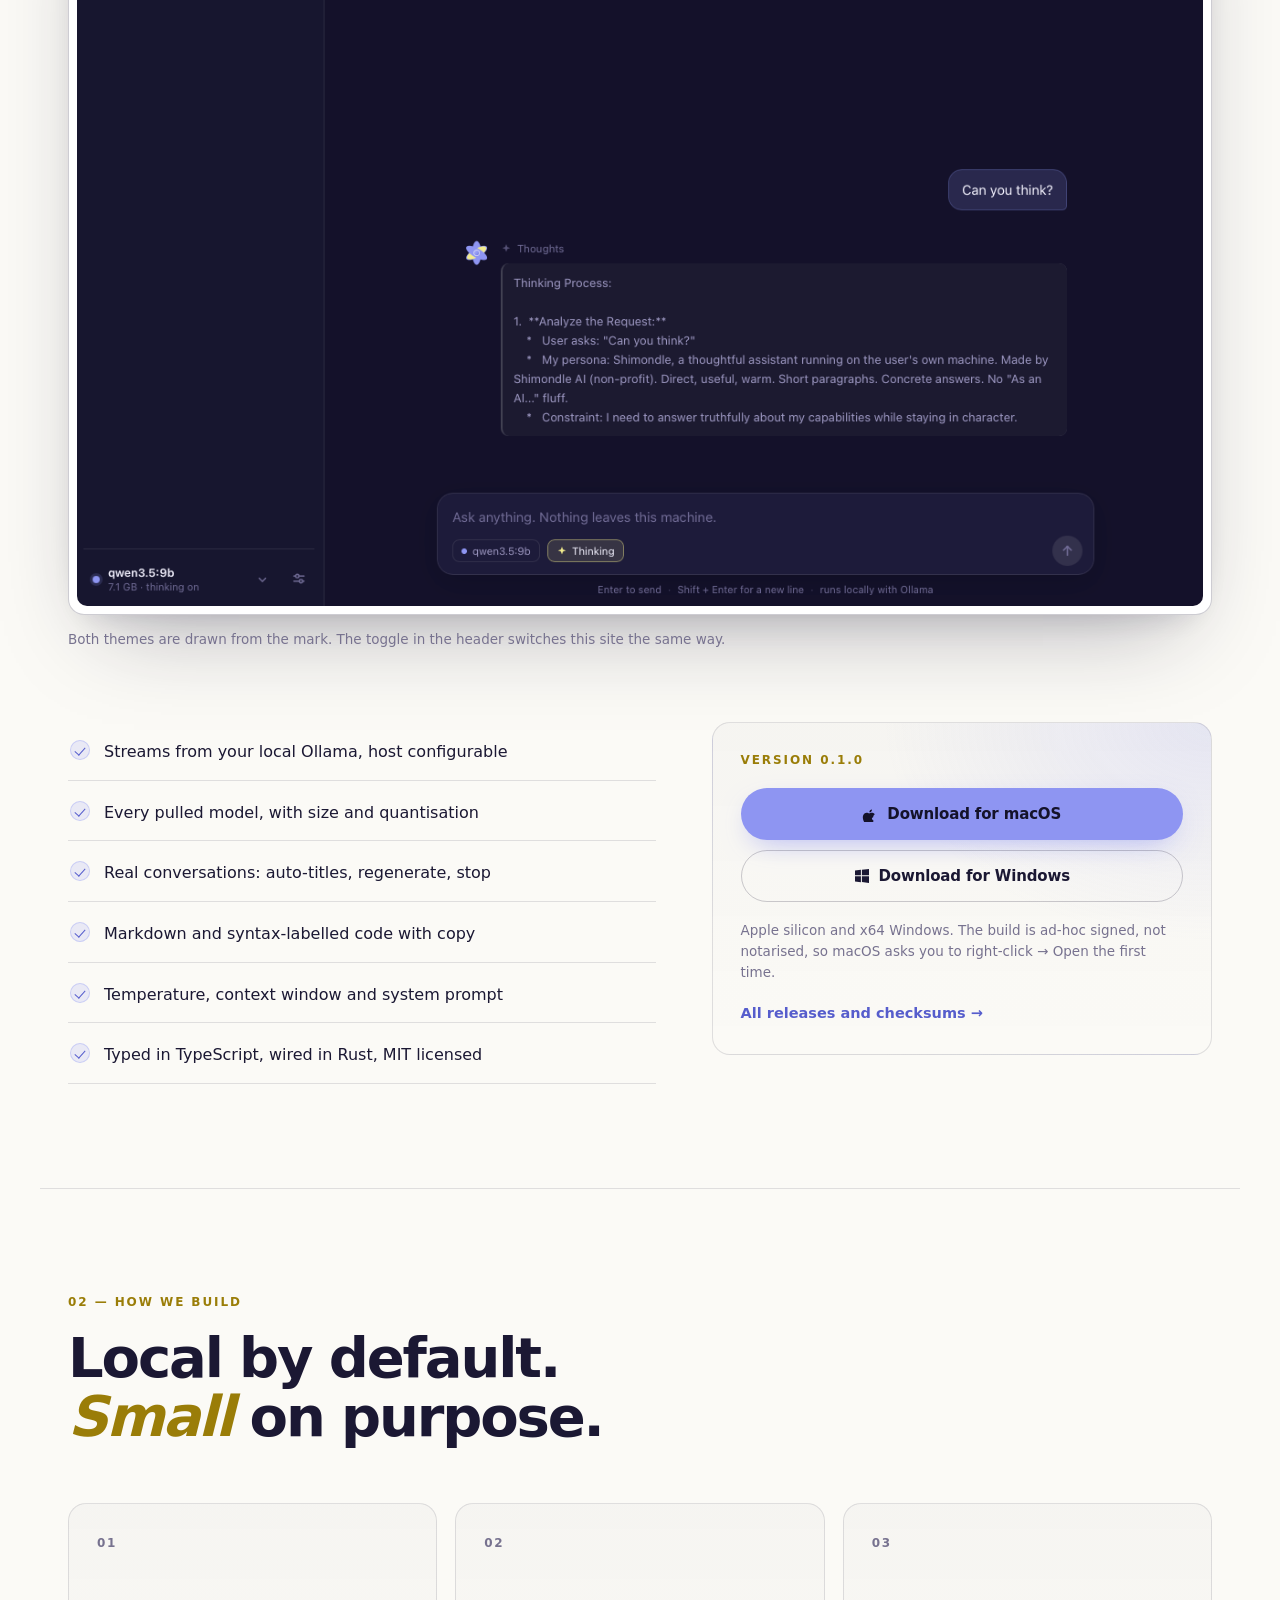
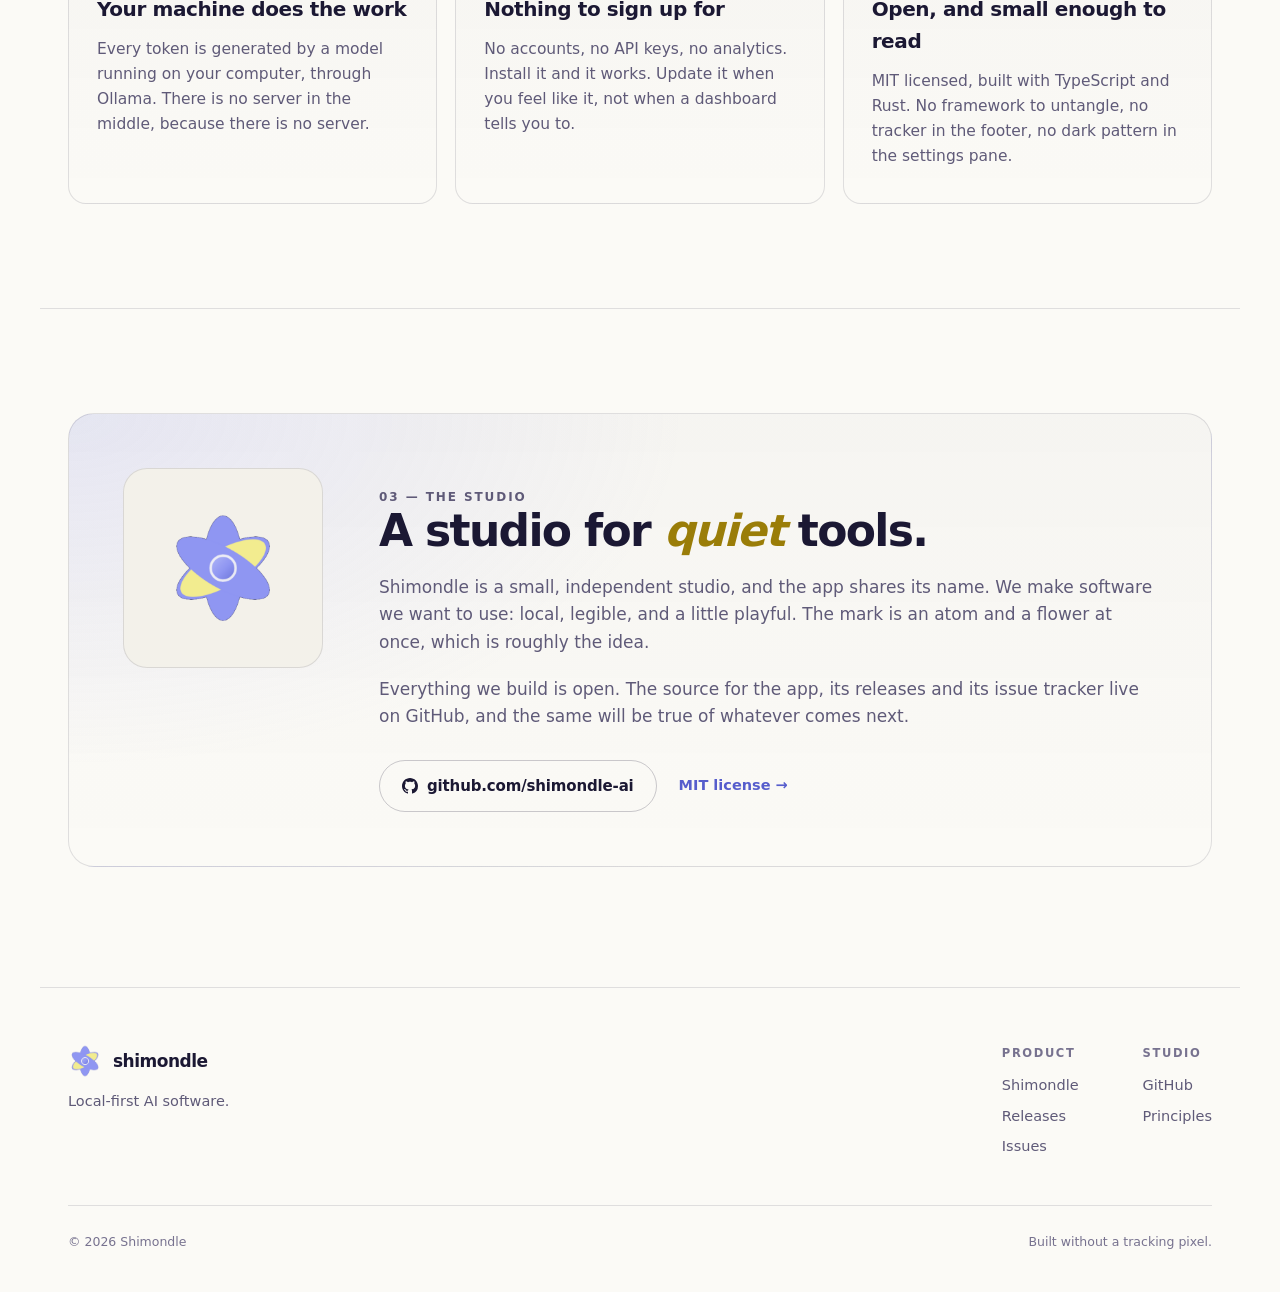
==== commit 0cb22990: "Update image source in index.html" ====
--- a/index.html
+++ b/index.html
@@ -111,7 +111,7 @@
         <button class="shot-tab" type="button" data-shot="light" aria-pressed="false">Parchment</button>
       </div>
       <figure class="shot">
-        <img id="app-shot" src="assets/app-dark.png" alt="Shimondle in its dark indigo theme: a conversation with a local model, the model picker, and the conversation list." width="1240" height="830" loading="lazy">
+        <img id="app-shot" src="assets/thinking.png" alt="Shimondle in its dark indigo theme: a conversation with a local model, the model picker, and the conversation list." width="1240" height="830" loading="lazy">
       </figure>
       <p class="shot-caption">Both themes are drawn from the mark. The toggle in the header switches this site the same way.</p>
     </div>
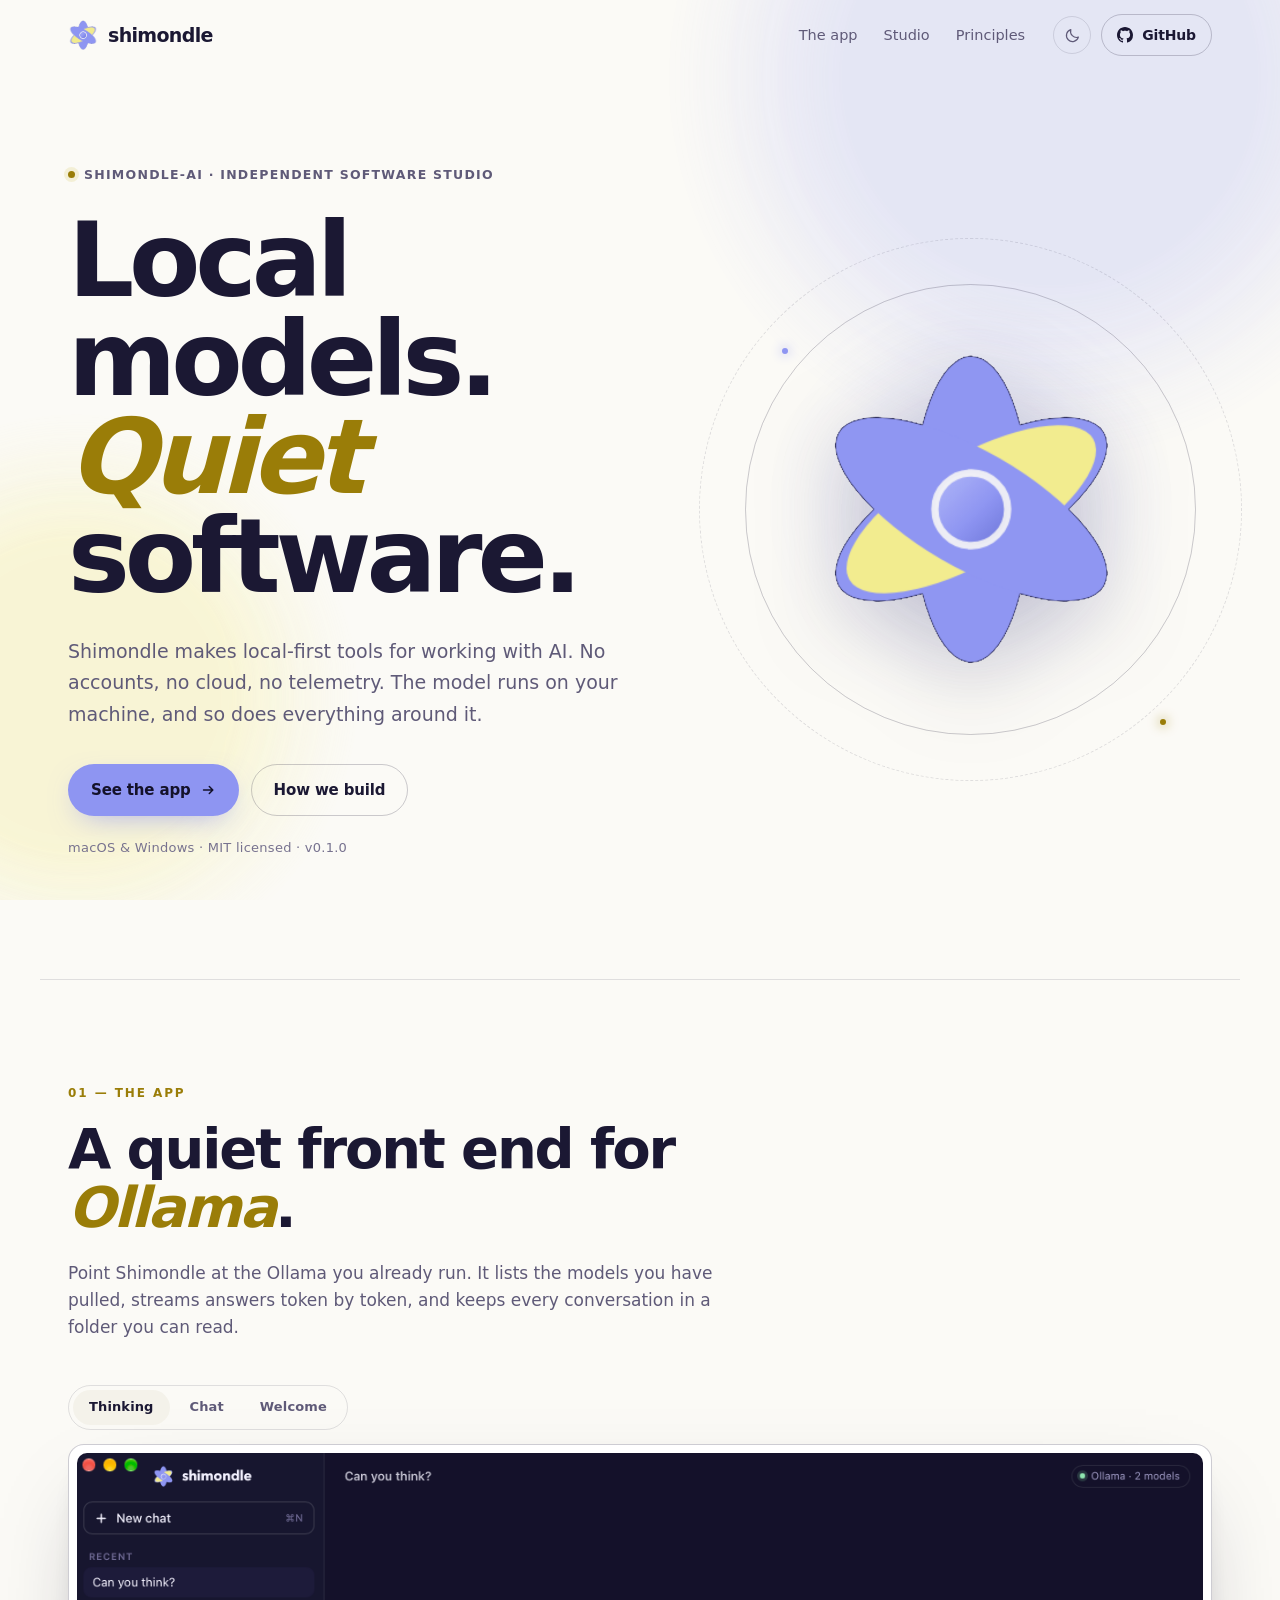
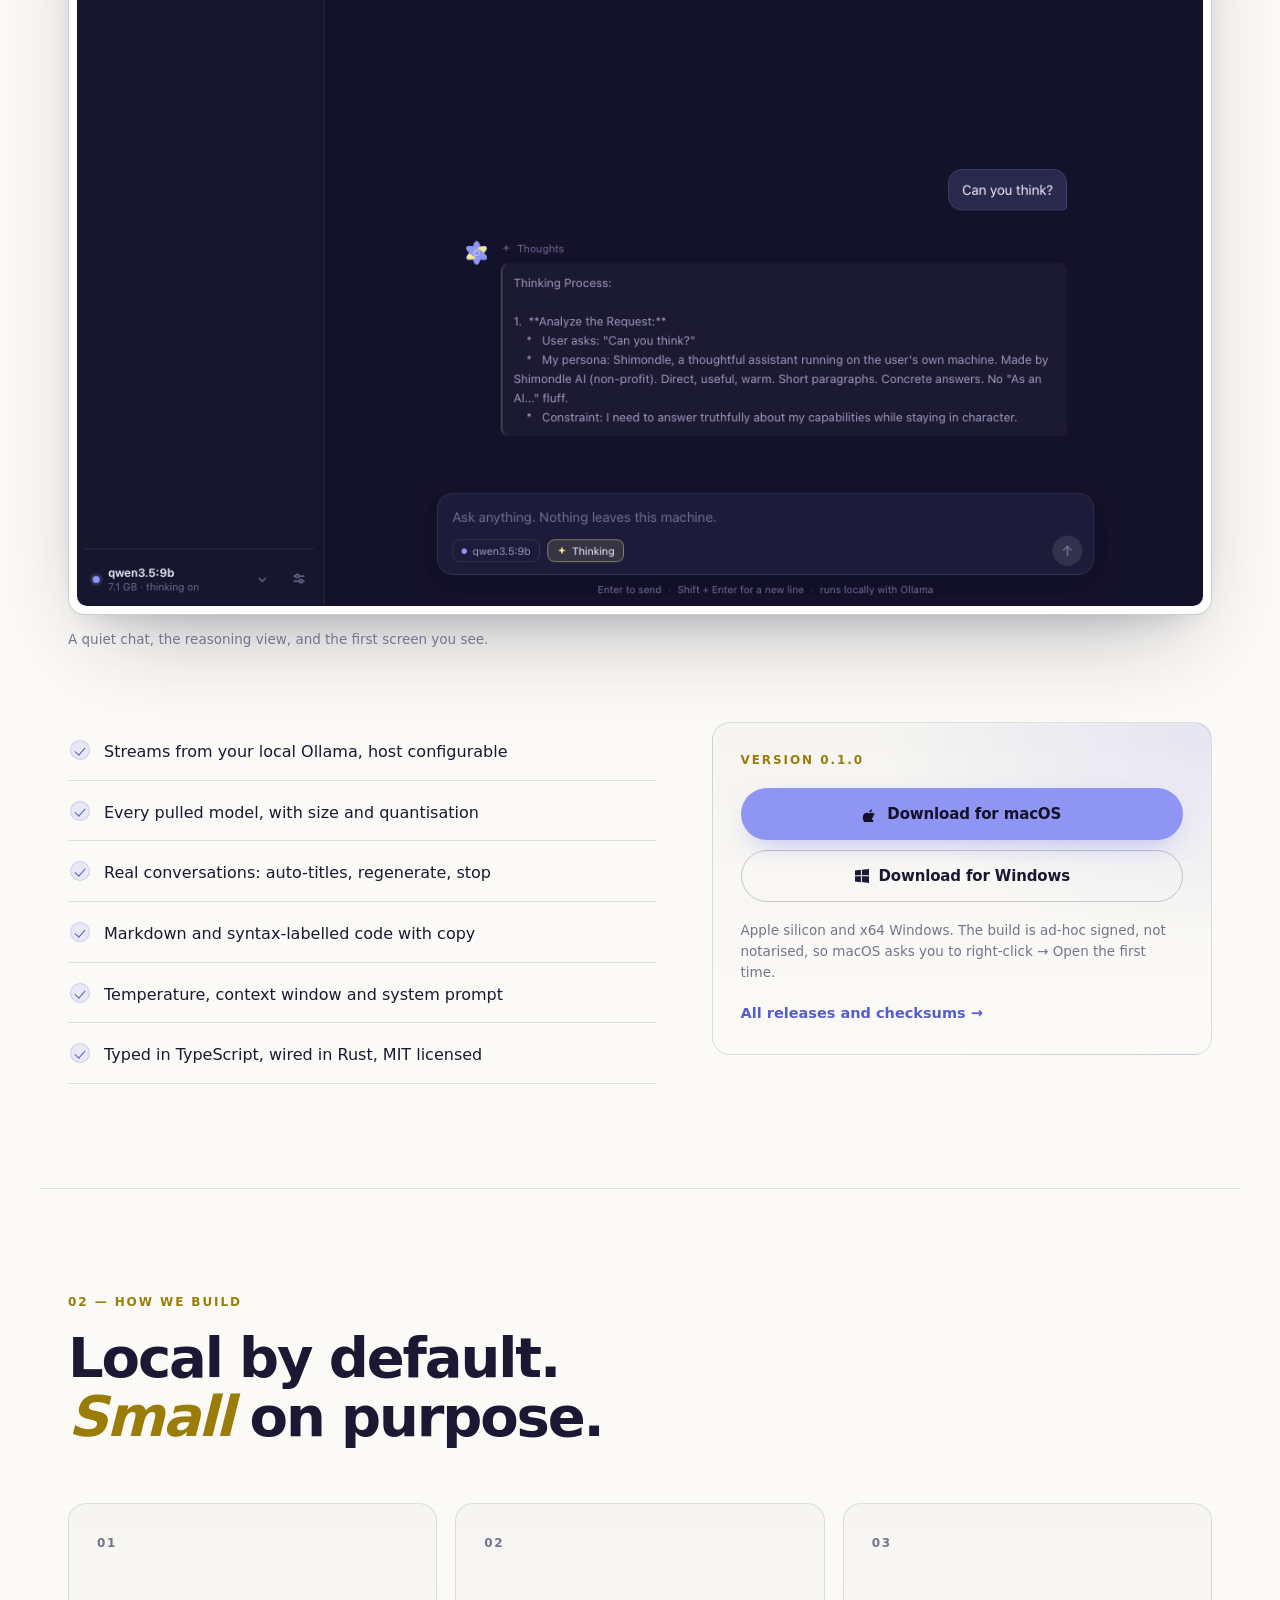
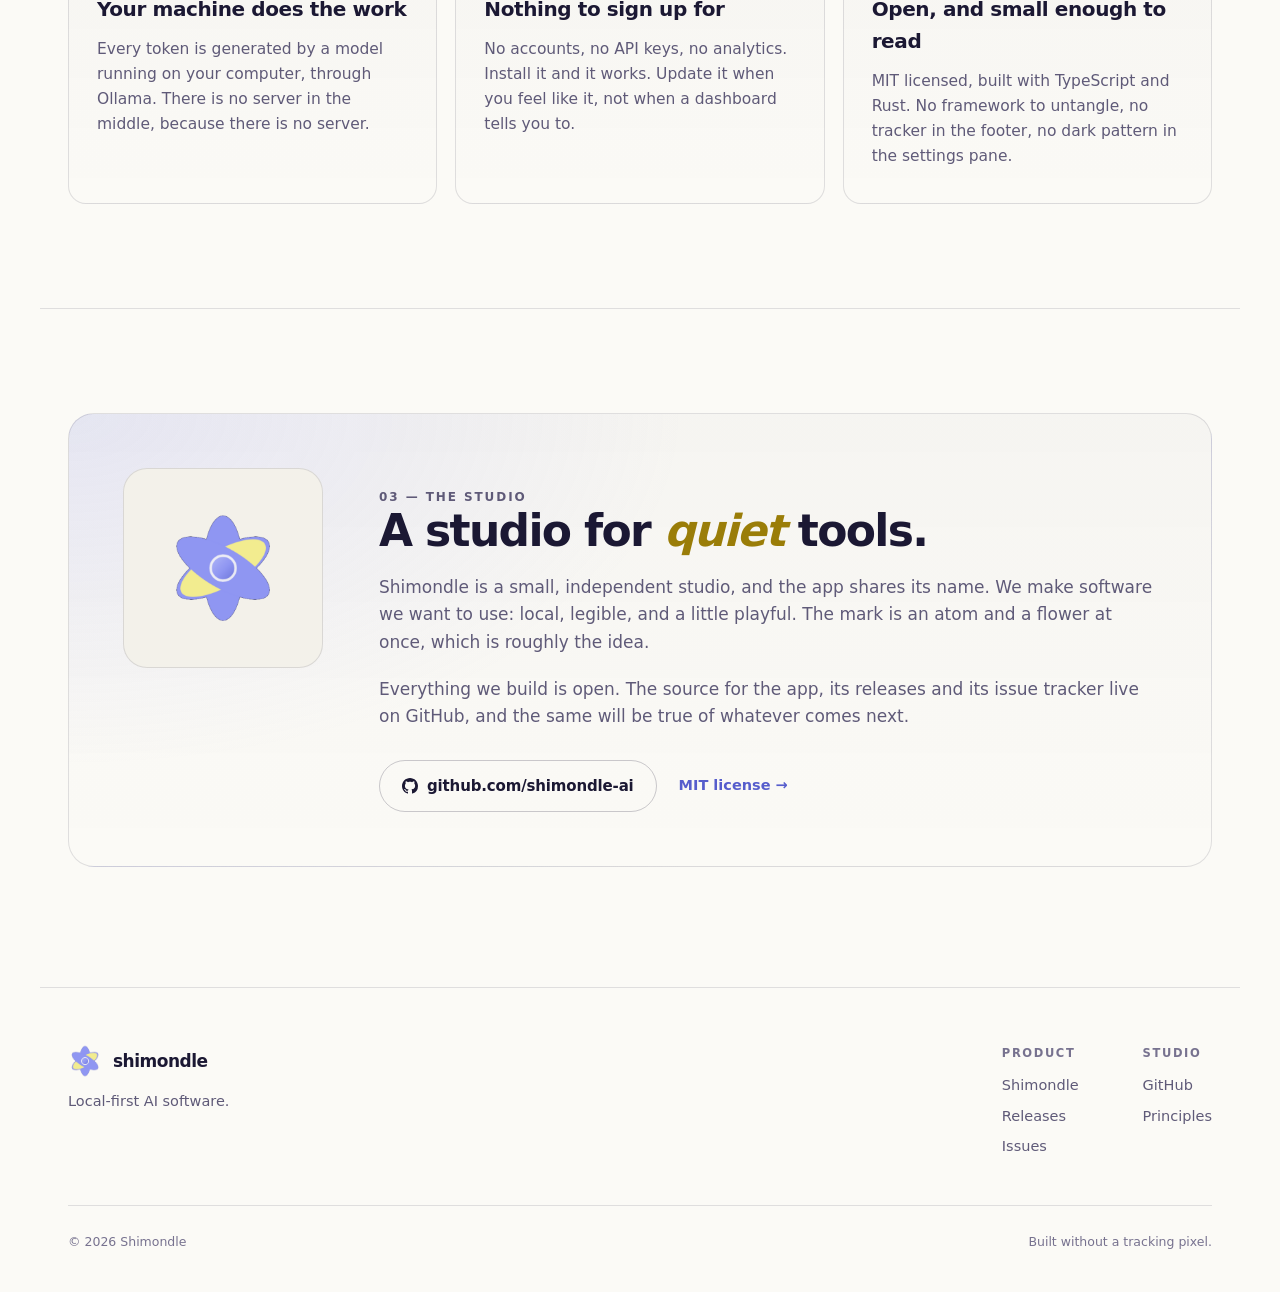
==== commit 5acf15b2: "Swap in thinking, chat, and welcome screenshots" ====
--- a/index.html
+++ b/index.html
@@ -106,14 +106,15 @@
     </div>
 
     <div class="shots">
-      <div class="shot-tabs" role="group" aria-label="Screenshot theme">
-        <button class="shot-tab is-active" type="button" data-shot="dark" aria-pressed="true">Indigo</button>
-        <button class="shot-tab" type="button" data-shot="light" aria-pressed="false">Parchment</button>
+      <div class="shot-tabs" role="group" aria-label="Screenshot view">
+        <button class="shot-tab is-active" type="button" data-shot="thinking" aria-pressed="true">Thinking</button>
+        <button class="shot-tab" type="button" data-shot="chat" aria-pressed="false">Chat</button>
+        <button class="shot-tab" type="button" data-shot="welcome" aria-pressed="false">Welcome</button>
       </div>
       <figure class="shot">
-        <img id="app-shot" src="assets/thinking.png" alt="Shimondle in its dark indigo theme: a conversation with a local model, the model picker, and the conversation list." width="1240" height="830" loading="lazy">
+        <img id="app-shot" src="assets/thinking.png" alt="Shimondle in its dark indigo theme, showing a model's reasoning in an expanded Thoughts panel." width="1233" height="824" loading="lazy">
       </figure>
-      <p class="shot-caption">Both themes are drawn from the mark. The toggle in the header switches this site the same way.</p>
+      <p class="shot-caption">A quiet chat, the reasoning view, and the first screen you see.</p>
     </div>
 
     <div class="app-grid">
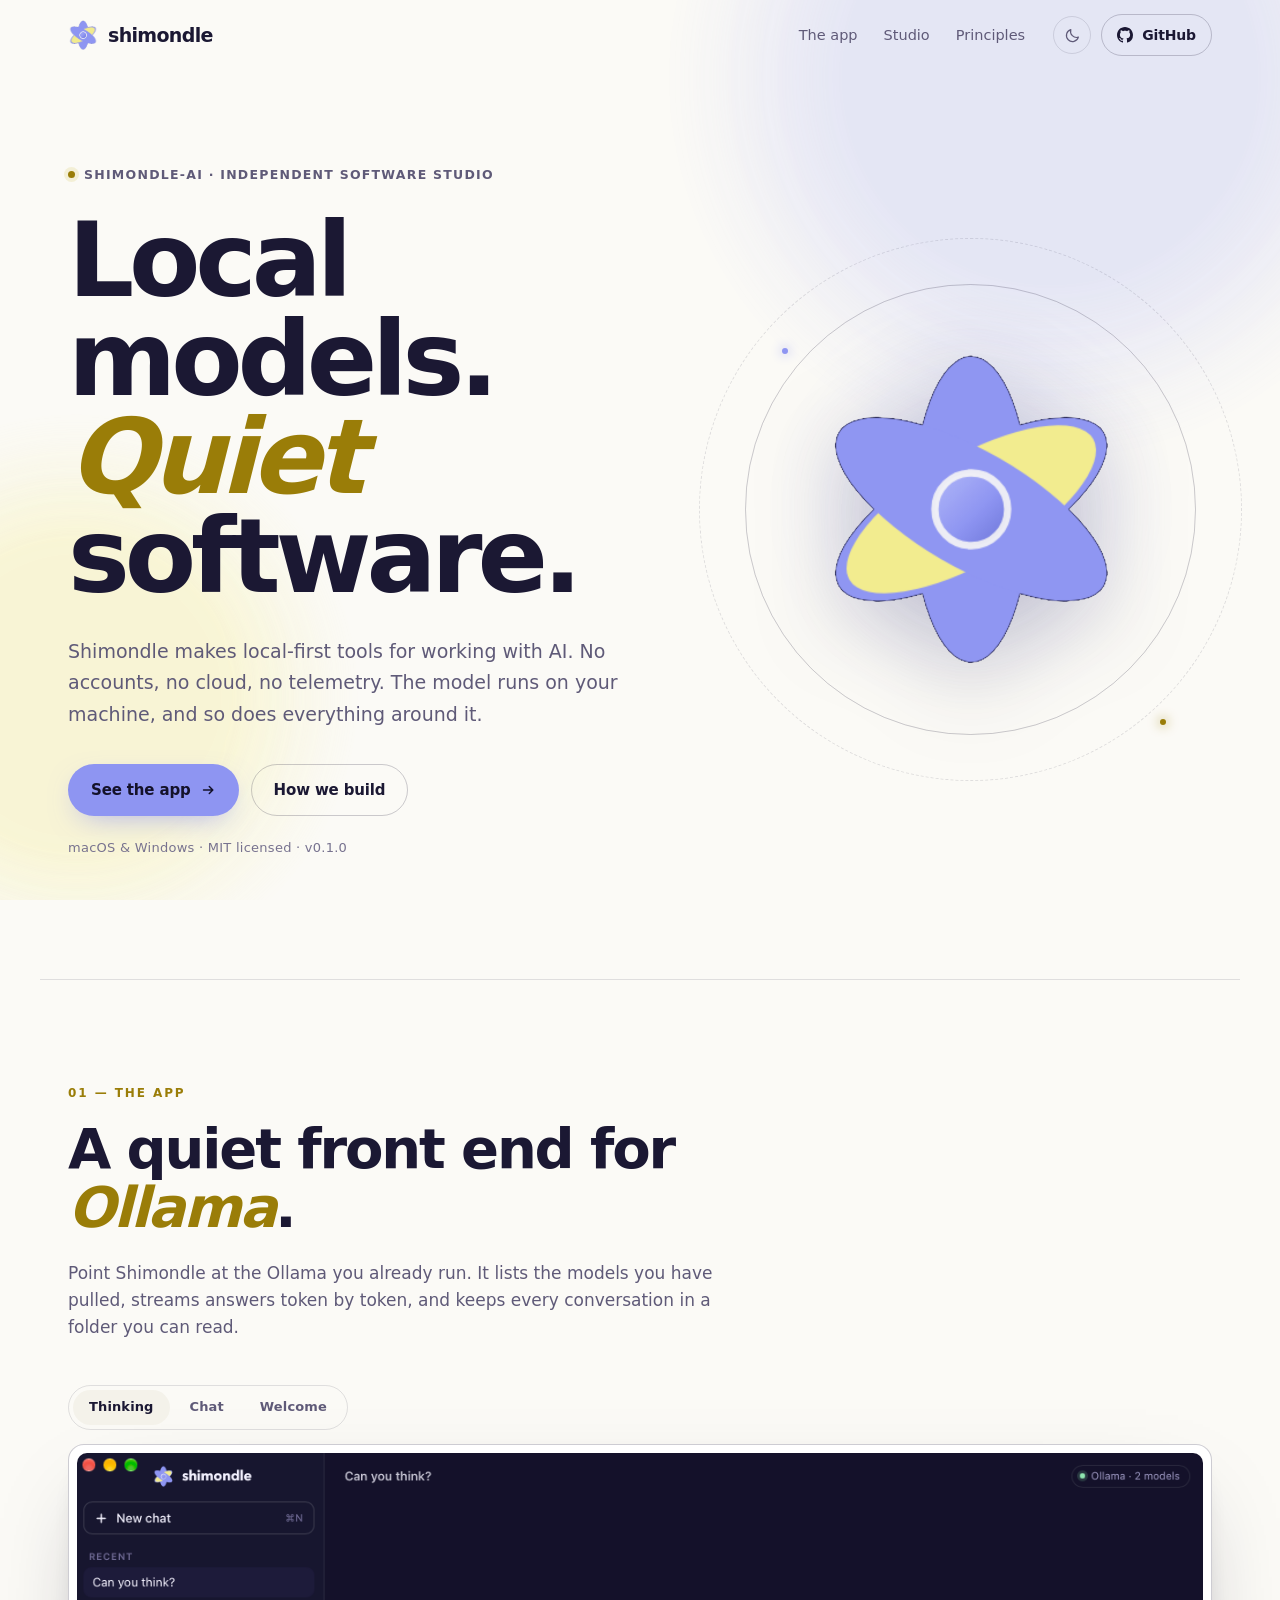
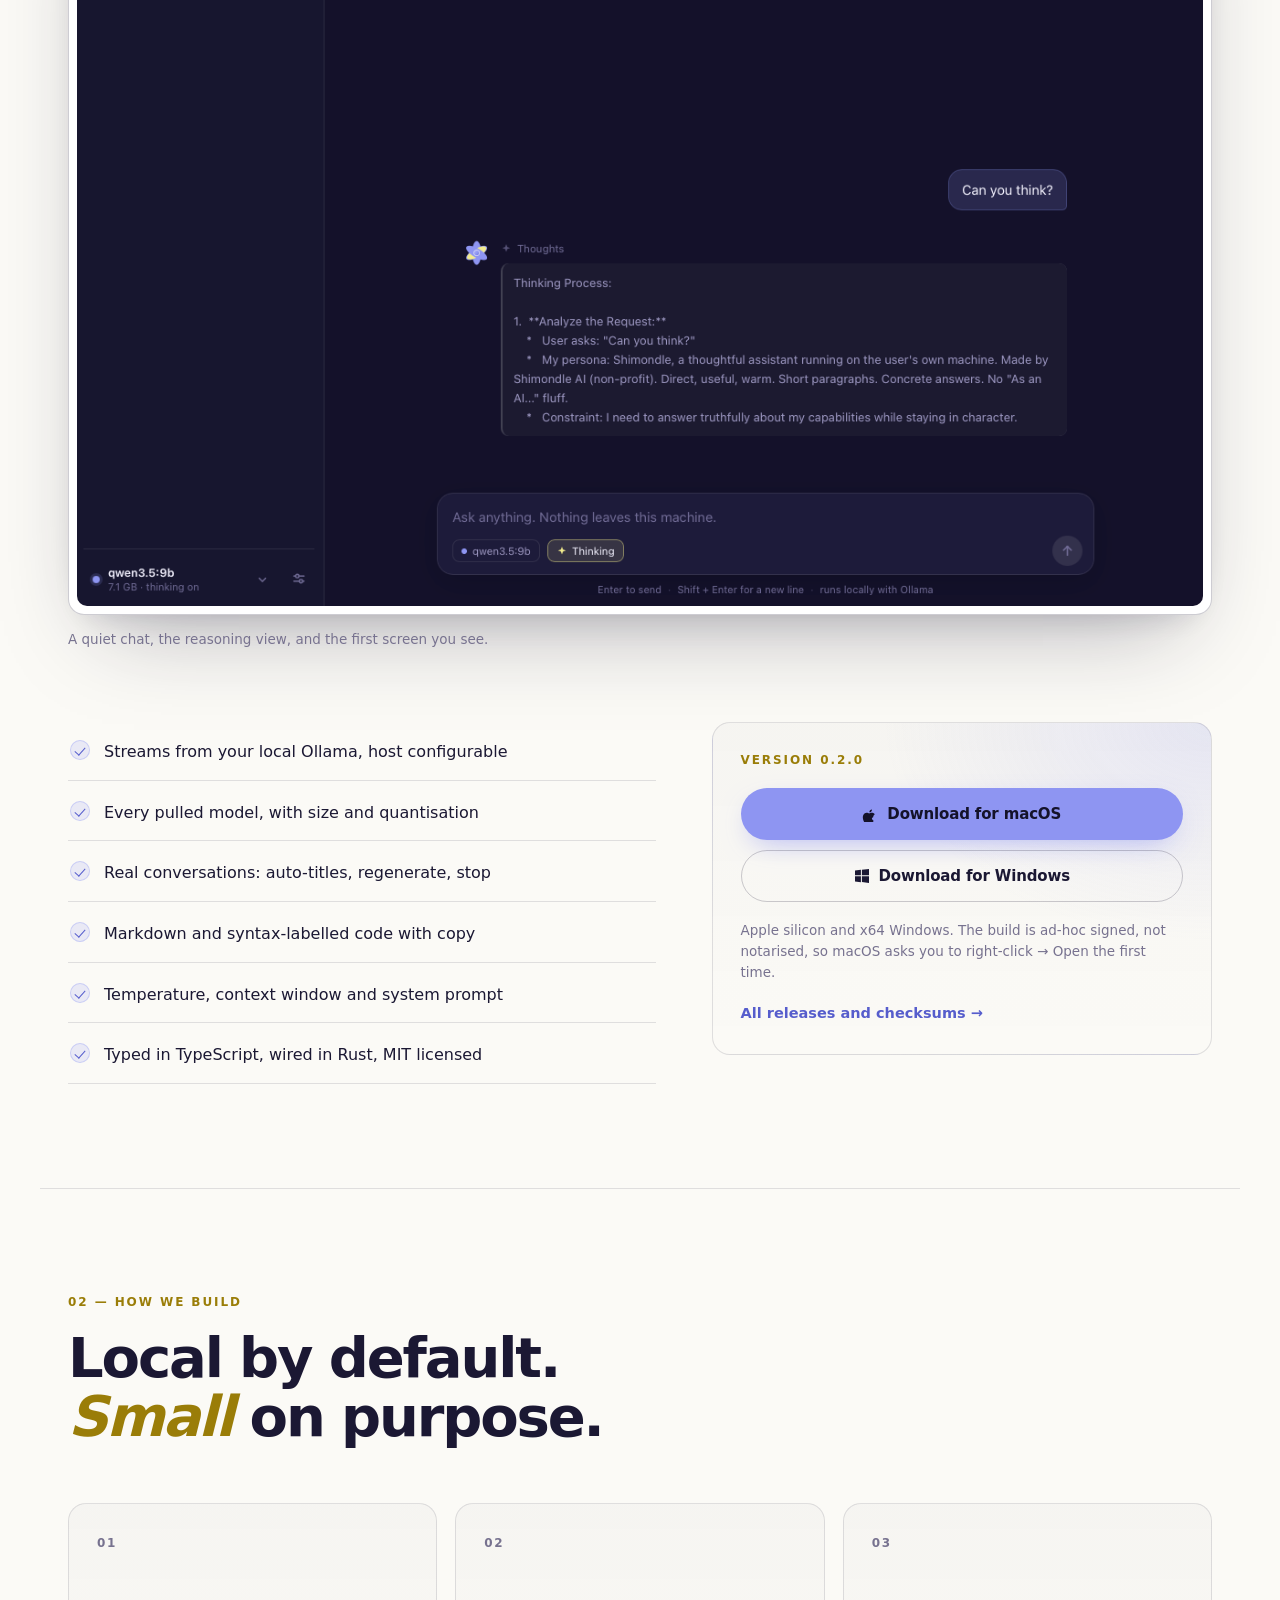
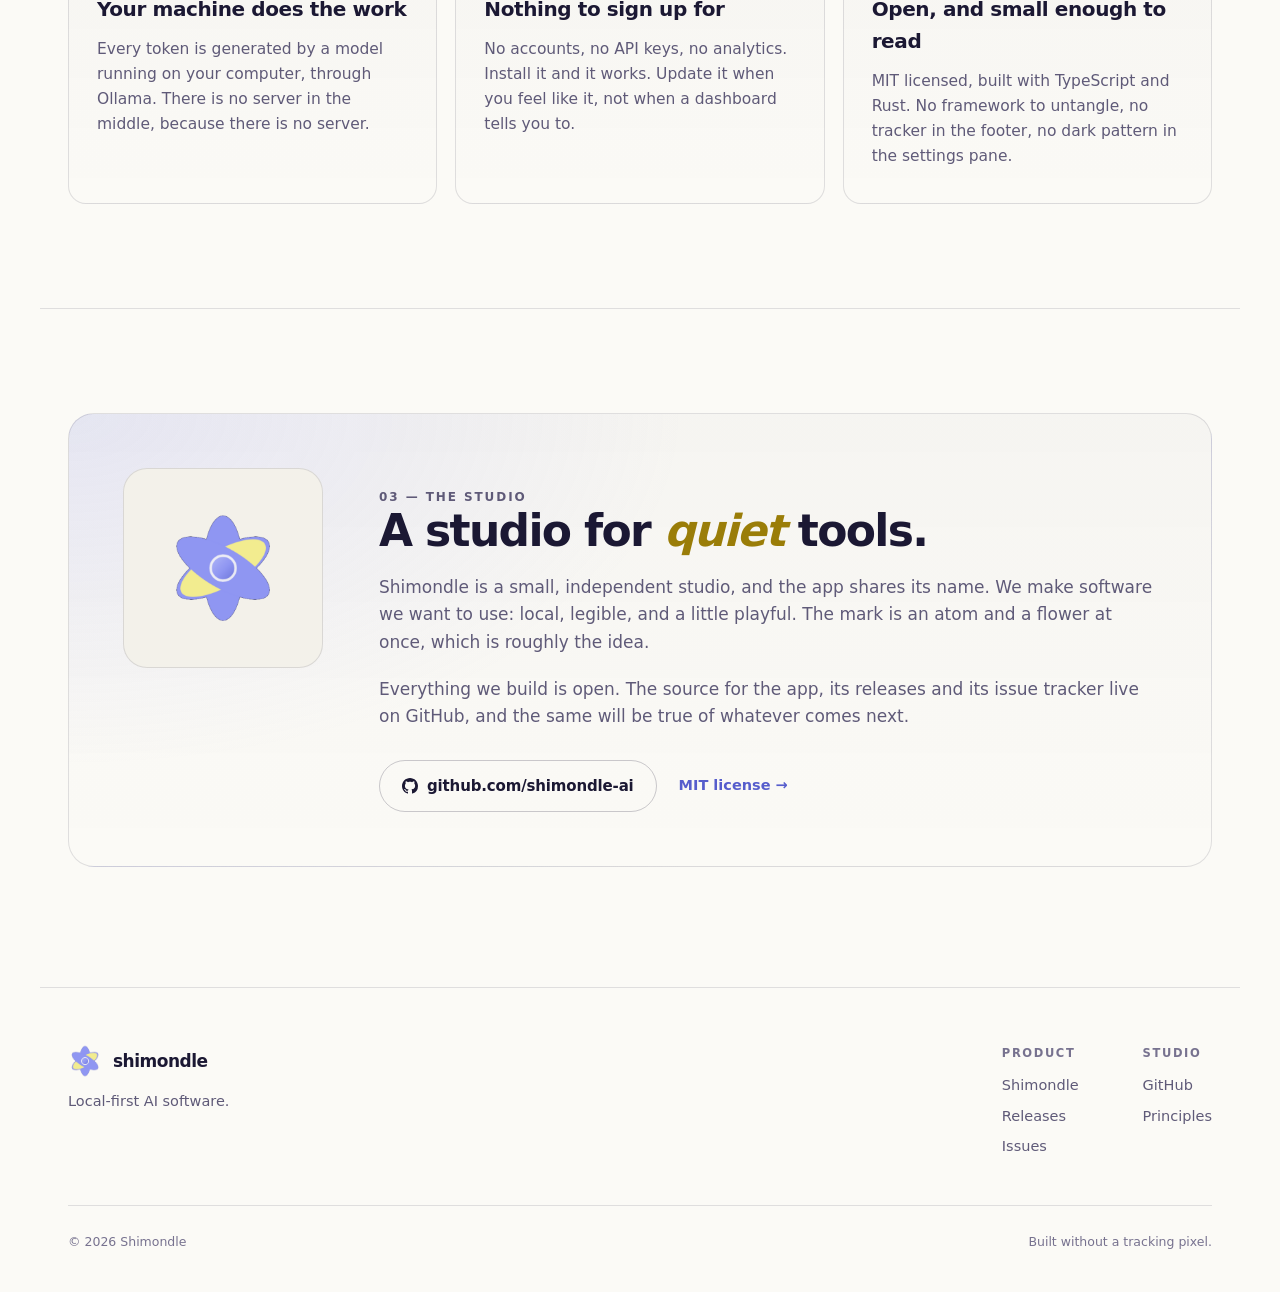
==== commit 2365aad5: "Update version number and download links in index.html" ====
--- a/index.html
+++ b/index.html
@@ -128,13 +128,13 @@
       </ul>
 
       <div class="download">
-        <p class="kicker">Version 0.1.0</p>
+        <p class="kicker">Version 0.2.0</p>
         <div class="dl-buttons">
-          <a class="btn btn-primary" href="https://github.com/shimondle-ai/shimondle/releases/latest">
+          <a class="btn btn-primary" href="https://github.com/shimondle-ai/shimondle/releases/tag/v0.2.0/Shimondle_0.2.0_aarch64.dmg">
             <svg viewBox="0 0 16 16" aria-hidden="true"><path d="M11.18 11.15c-.02-1.94 1.58-2.87 1.65-2.92-.9-1.32-2.3-1.5-2.79-1.52-1.18-.12-2.3.7-2.9.7-.6 0-1.53-.68-2.52-.66-1.3.02-2.5.76-3.16 1.92-1.35 2.35-.35 5.82.97 7.73.64.93 1.4 1.98 2.04 1.94.82-.03 1.13-.53 2.12-.53.99 0 1.27.53 2.13.51.88-.02 1.44-.8 1.98-1.74.62-.92.88-1.81.9-1.86-.02-.01-1.72-.66-1.74-2.62zM9.3 5.4c.44-.53.74-1.27.66-2-.64.03-1.42.43-1.88.96-.41.47-.77 1.22-.67 1.94.71.06 1.43-.36 1.89-.9z"/></svg>
             Download for macOS
           </a>
-          <a class="btn btn-ghost" href="https://github.com/shimondle-ai/shimondle/releases/latest">
+          <a class="btn btn-ghost" href="https://github.com/shimondle-ai/shimondle/releases/tag/v0.2.0/Shimondle_0.2.0_aarch64.dmg">
             <svg viewBox="0 0 16 16" aria-hidden="true"><path d="M1 2.6 6.9 1.8v5.5H1V2.6Zm6.9-.9L15 1v6.3H7.9V1.7ZM1 8.3h5.9v5.9L1 13.4V8.3Zm6.9 0H15V15l-7.1-1V8.3Z"/></svg>
             Download for Windows
           </a>
